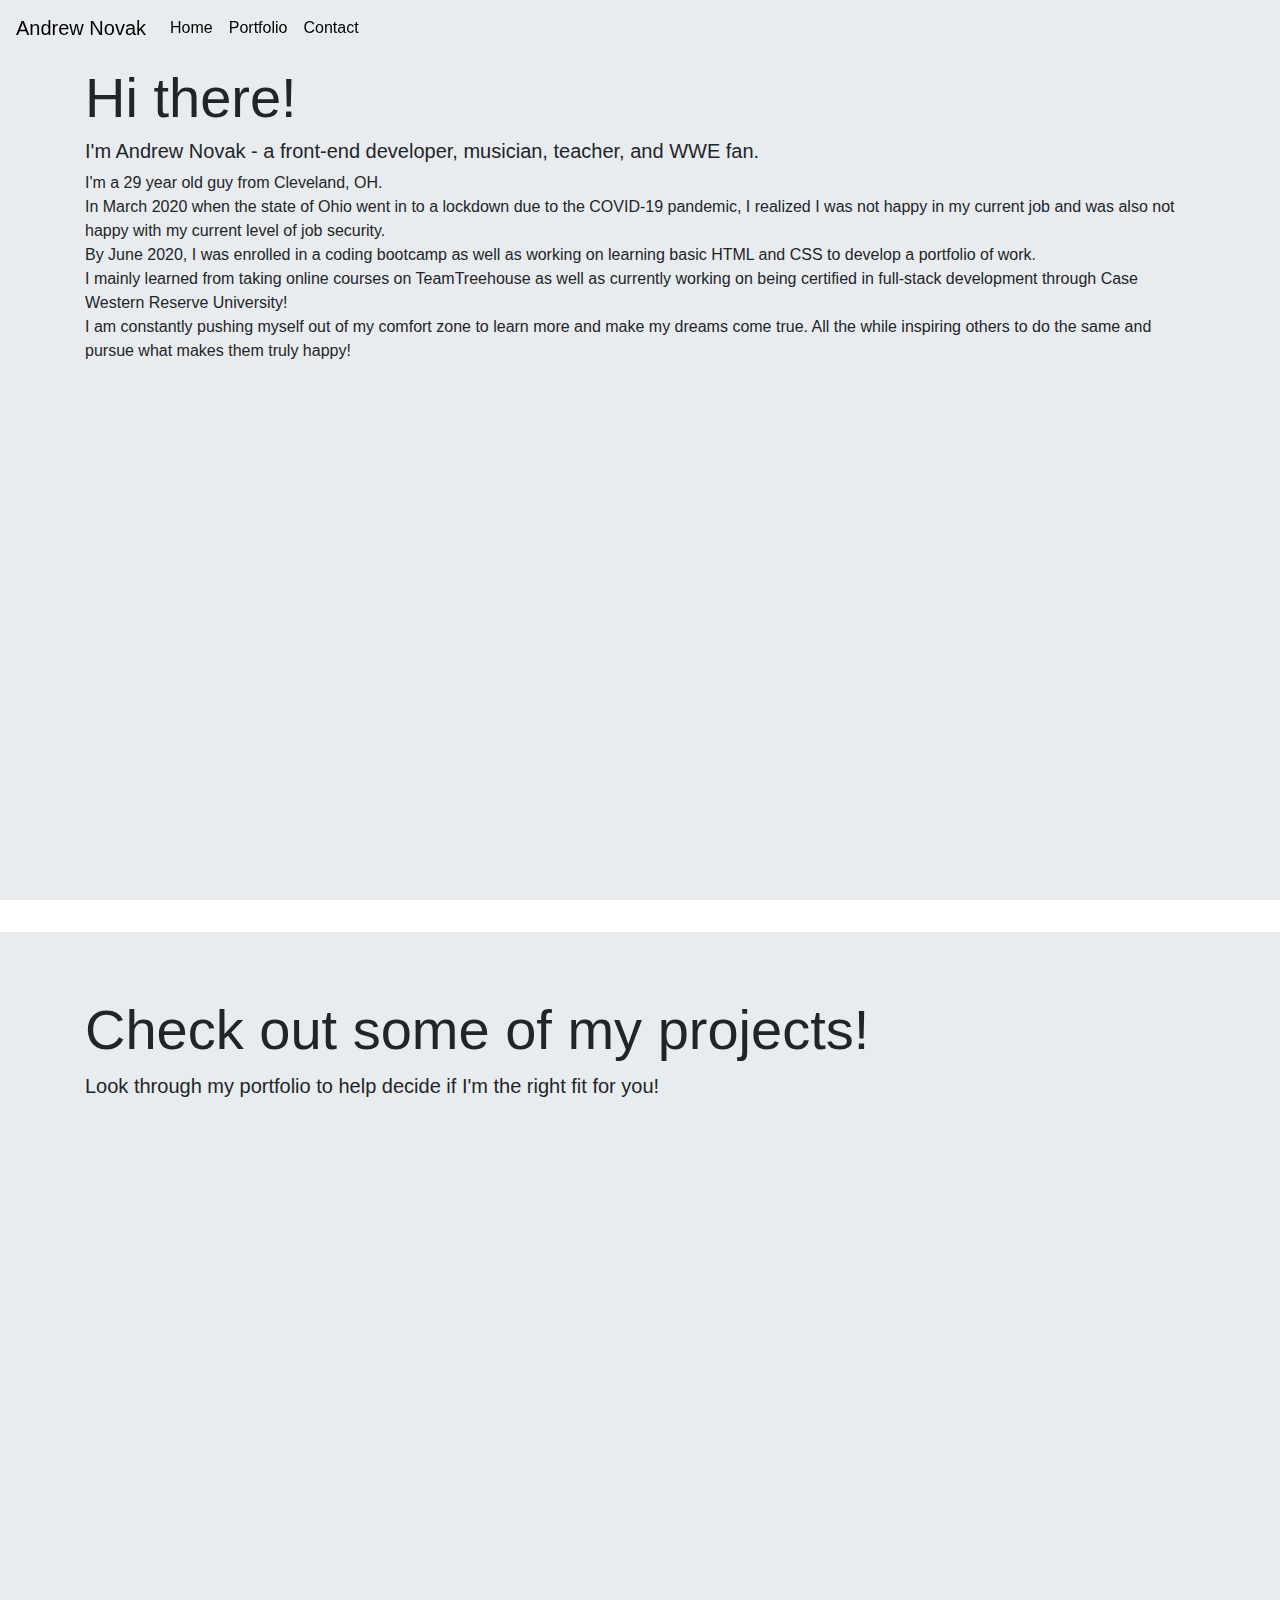
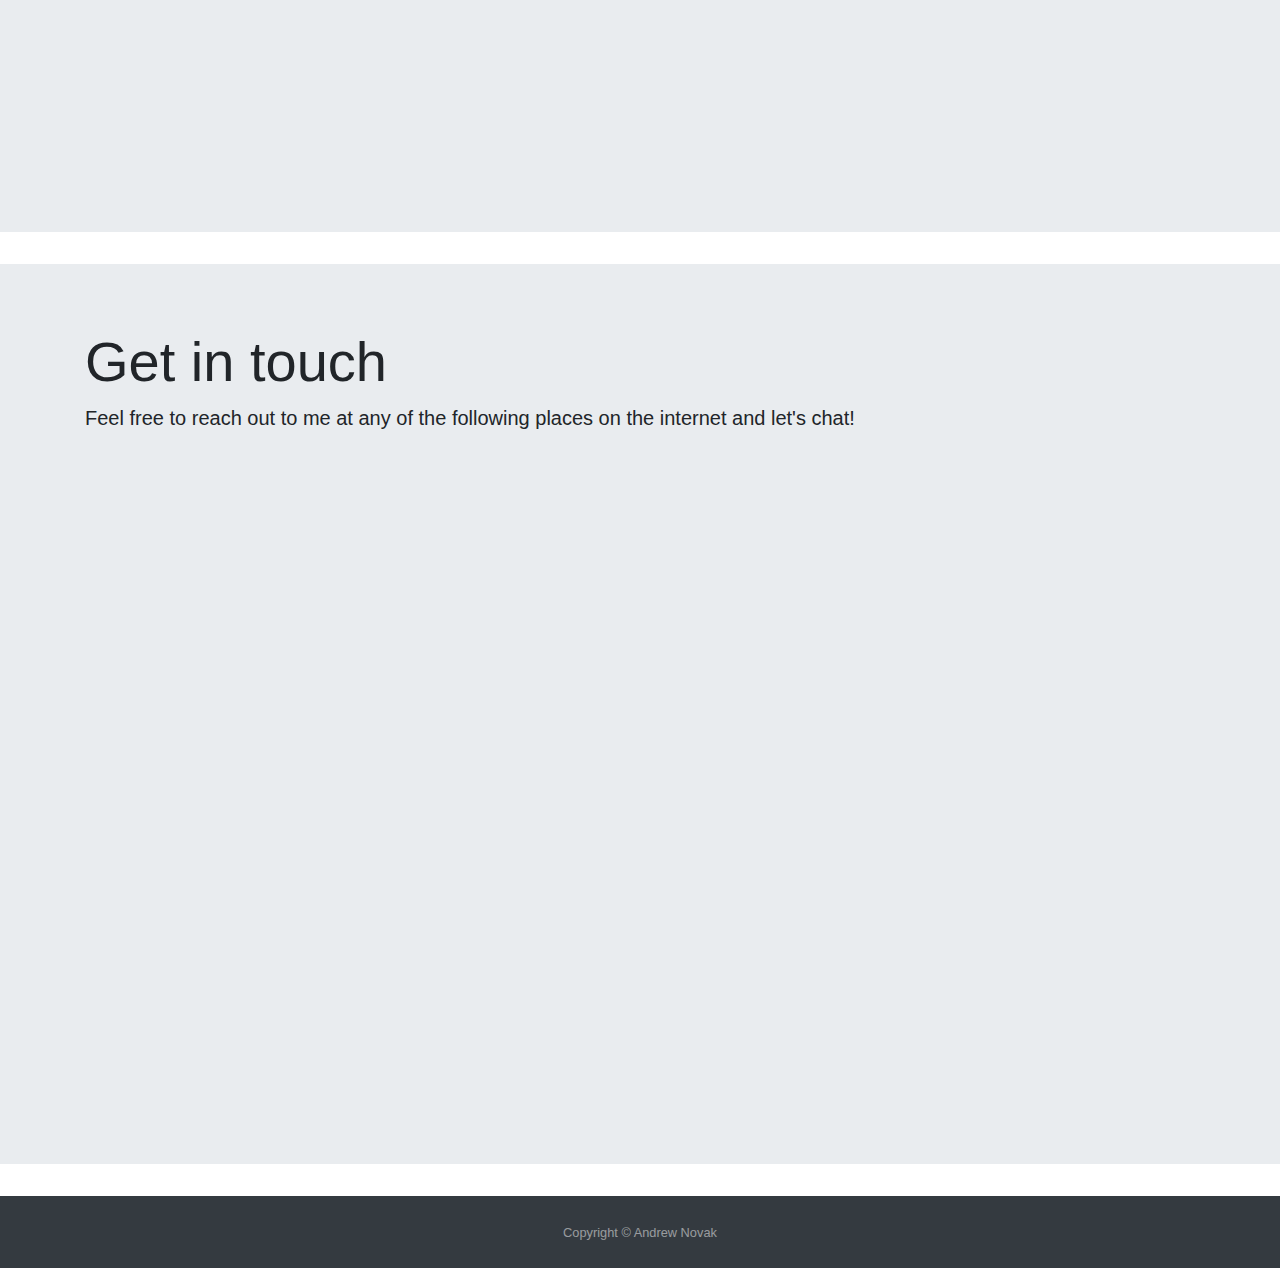
==== index.html @ 33e6bf65 "Index and style updates" ====
<!doctype html>
<html class="no-js" lang="">

<head>
    <meta charset="utf-8">
    <title>Andrew Novak's Website</title>
    <meta name="description" content="">
    <meta name="viewport" content="width=device-width, initial-scale=1">

    <meta property="og:title" content="">
    <meta property="og:type" content="">
    <meta property="og:url" content="">
    <meta property="og:image" content="">

    <link rel="manifest" href="site.webmanifest">
    <link rel="apple-touch-icon" href="icon.png">
    <!-- Place favicon.ico in the root directory -->

    <link rel="stylesheet" href="reset.css">
    <link rel="stylesheet" href="style.css">

    <link rel="stylesheet" href="https://stackpath.bootstrapcdn.com/bootstrap/4.5.2/css/bootstrap.min.css"
        integrity="sha384-JcKb8q3iqJ61gNV9KGb8thSsNjpSL0n8PARn9HuZOnIxN0hoP+VmmDGMN5t9UJ0Z" crossorigin="anonymous">

    <meta name="theme-color" content="#fafafa">
</head>

<body>
    <nav class="navbar navbar-expand-lg navbar-dark primary-color fixed-top scrolling-navbar">
        <a style="color: black" class="navbar-brand" href="#">Andrew Novak</a>
        <button class="navbar-toggler" type="button" data-toggle="collapse" data-target="#navbarNav"
            aria-controls="navbarNav" aria-expanded="false" aria-label="Toggle navigation">
            <span class="navbar-toggler-icon"></span>
        </button>
        <div class="collapse navbar-collapse" id="navbarNav">
            <ul class="navbar-nav">
                <li class="nav-item active">
                    <a style="color: black" class="nav-link" href="#home">Home<span class="sr-only">(current)</span></a>
                </li>
                <li class="nav-item">
                    <a style="color: black" class="nav-link" href="#portfolio">Portfolio</a>
                </li>
                <li class="nav-item">
                    <a style="color: black" class="nav-link" href="#contact">Contact</a>
                </li>
            </ul>
        </div>
    </nav>

    <div class="jumbotron jumbotron-fluid" id="home">
        <div class="container">
            <h1 class="display-4">Hi there!</h1>
            <h2 class="lead">I'm Andrew Novak - a front-end developer, musician, teacher, and WWE fan.</h2>
            <p>
                I'm a 29 year old guy from Cleveland, OH.
                <br>
                In March 2020 when the state of Ohio went in to a lockdown due to the COVID-19 pandemic, I realized I
                was not happy in my current job and was also not happy
                with my current level of job security.
                <br>
                By June 2020, I was enrolled in a coding bootcamp as well as working on learning basic HTML and CSS to
                develop a portfolio of work.
                <br>
                I mainly learned from taking online courses on TeamTreehouse as well as currently working on being
                certified in full-stack development through Case Western
                Reserve University!
                <br>
                I am constantly pushing myself out of my comfort zone to learn more and make my dreams come true. All
                the while inspiring others to do the same and pursue
                what makes them truly happy!
            </p>
        </div>
    </div>

    <div class="jumbotron jumbotron-fluid" id="portfolio">
        <div class="container">
            <h1 class="display-4">Check out some of my projects!</h1>
            <p class="lead">Look through my portfolio to help decide if I'm the right fit for you!</p>
        </div>
    </div>

    <div class="jumbotron jumbotron-fluid" id="contact">
        <div class="container">
            <h1 class="display-4">Get in touch</h1>
            <p class="lead">Feel free to reach out to me at any of the following places on the internet and let's chat!
            </p>
        </div>
    </div>

    <div>
        <footer id="sticky-footer" class="py-4 bg-dark text-white-50">
            <div class="container text-center">
                <small>Copyright &copy; Andrew Novak</small>
            </div>
        </footer>
    </div>
</body>

</html>
---- style.css ----
html {
    scroll-behavior: smooth;
}

.jumbotron {
    height: 100vh;
}


.sticky-footer {
    flex-shrink: 0; 
}
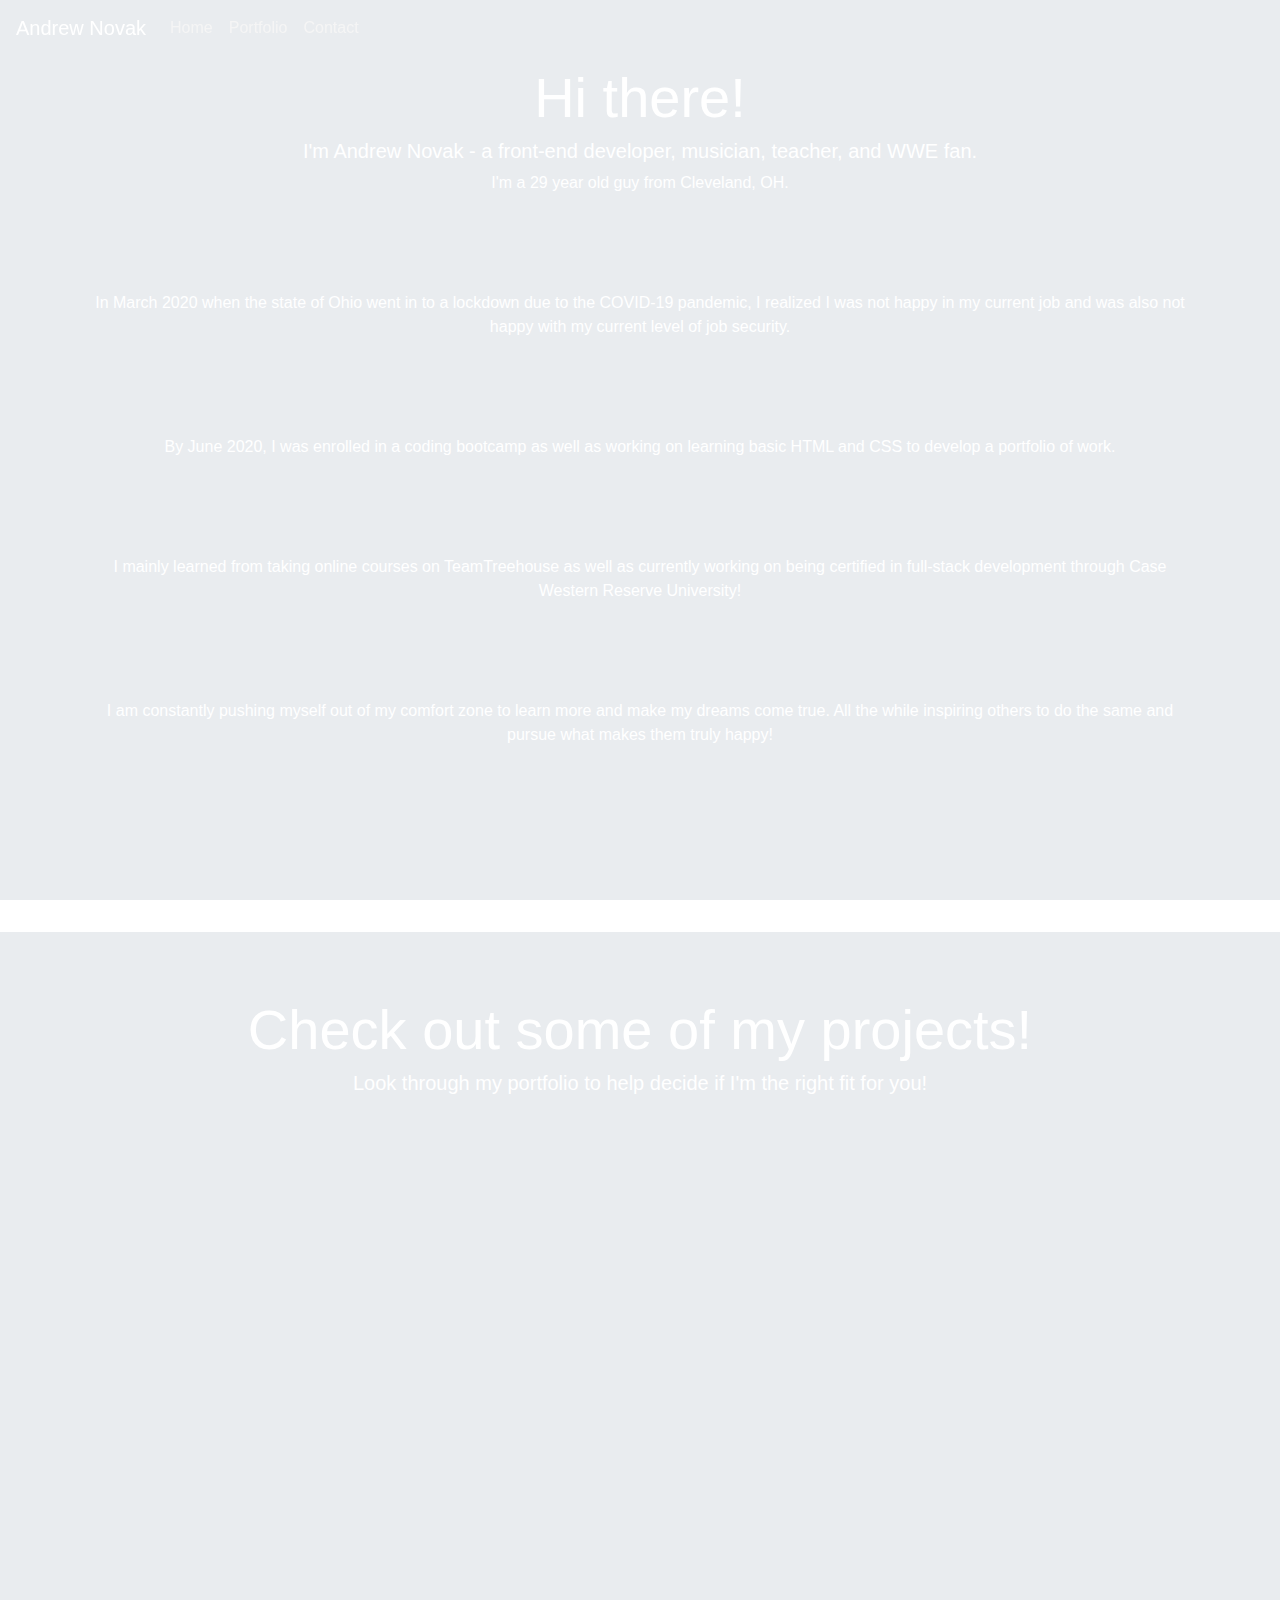
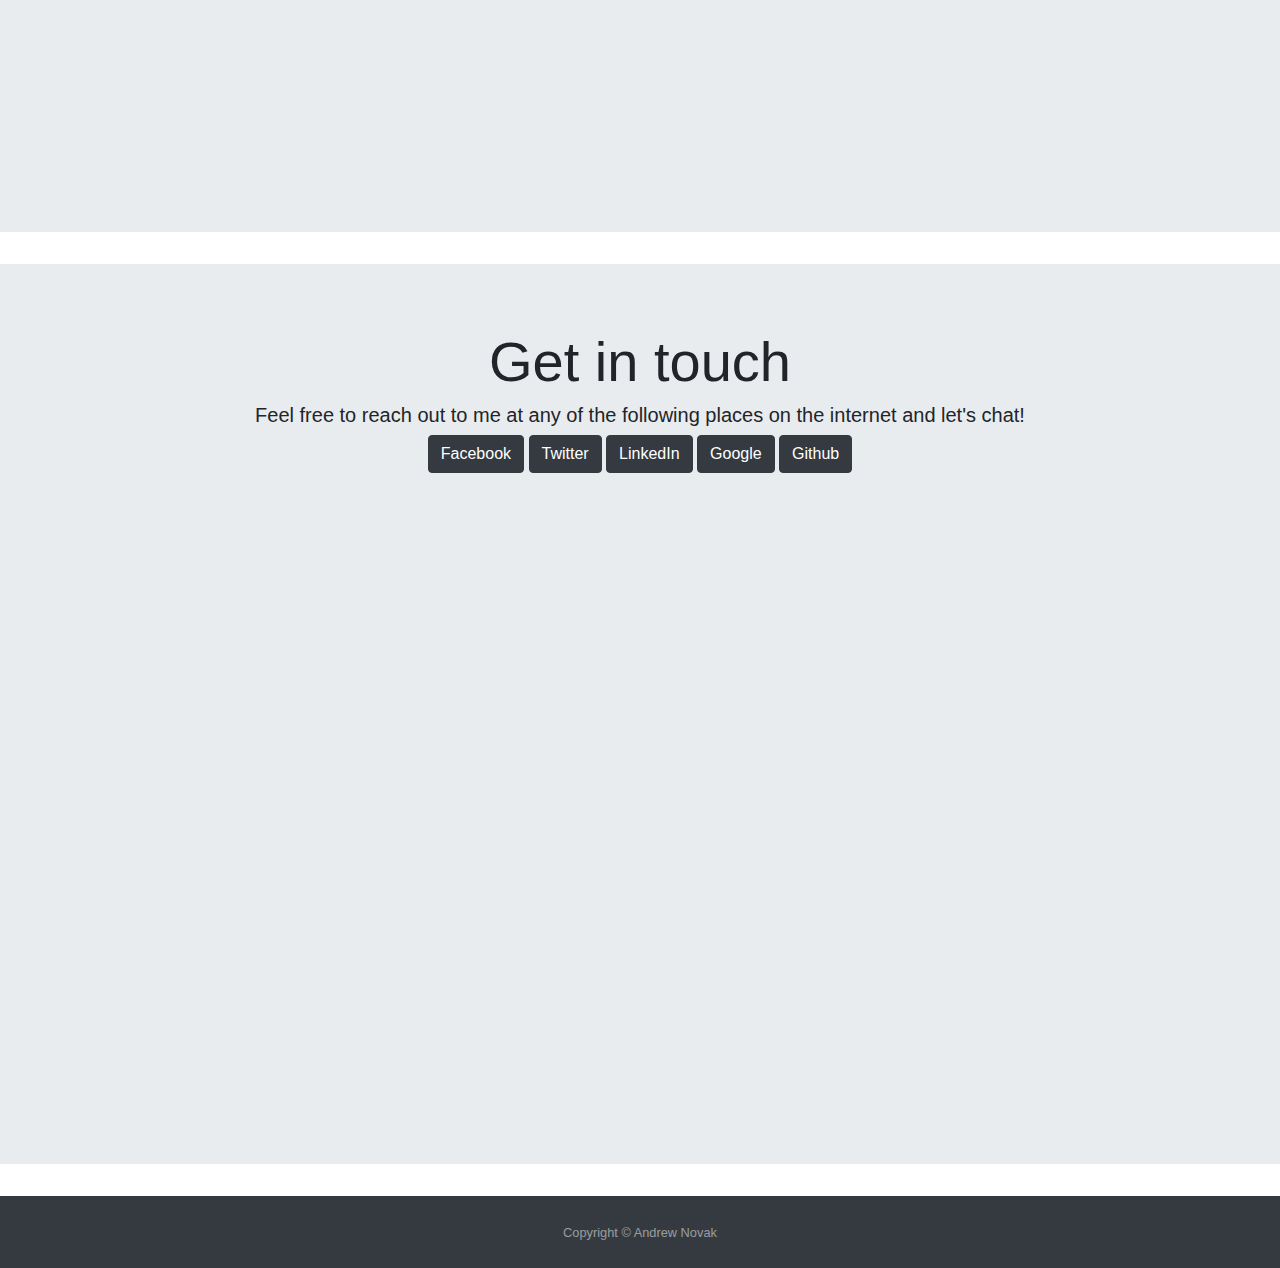
==== commit 5ffe0865: "Edits to CSS and HTML" ====
--- a/index.html
+++ b/index.html
@@ -26,8 +26,8 @@
 </head>
 
 <body>
-    <nav class="navbar navbar-expand-lg navbar-dark primary-color fixed-top scrolling-navbar">
-        <a style="color: black" class="navbar-brand" href="#">Andrew Novak</a>
+    <nav class="navbar navbar-expand-lg primary-color fixed-top scrolling-navbar">
+        <a style="color: white" class="navbar-brand" href="#">Andrew Novak</a>
         <button class="navbar-toggler" type="button" data-toggle="collapse" data-target="#navbarNav"
             aria-controls="navbarNav" aria-expanded="false" aria-label="Toggle navigation">
             <span class="navbar-toggler-icon"></span>
@@ -35,55 +35,61 @@
         <div class="collapse navbar-collapse" id="navbarNav">
             <ul class="navbar-nav">
                 <li class="nav-item active">
-                    <a style="color: black" class="nav-link" href="#home">Home<span class="sr-only">(current)</span></a>
+                    <a style="color: whitesmoke" class="nav-link" href="#home">Home<span
+                            class="sr-only">(current)</span></a>
                 </li>
                 <li class="nav-item">
-                    <a style="color: black" class="nav-link" href="#portfolio">Portfolio</a>
+                    <a style="color: whitesmoke" class="nav-link" href="#portfolio">Portfolio</a>
                 </li>
                 <li class="nav-item">
-                    <a style="color: black" class="nav-link" href="#contact">Contact</a>
+                    <a style="color: whitesmoke" class="nav-link" href="#contact">Contact</a>
                 </li>
             </ul>
         </div>
     </nav>
 
-    <div class="jumbotron jumbotron-fluid" id="home">
+    <div class="jumbotron jumbotron-fluid" id="home"
+        style="background-image: url(https://scontent-lga3-2.xx.fbcdn.net/v/t1.0-9/28379179_1664731443603549_6077903306903675353_n.jpg?_nc_cat=104&_nc_sid=09cbfe&_nc_ohc=OG14gXpclMoAX8RzQy5&_nc_ht=scontent-lga3-2.xx&oh=463a106b050cb3830ce2d328ece479d7&oe=5FA36B30); background-size: cover;">
         <div class="container">
-            <h1 class="display-4">Hi there!</h1>
-            <h2 class="lead">I'm Andrew Novak - a front-end developer, musician, teacher, and WWE fan.</h2>
-            <p>
-                I'm a 29 year old guy from Cleveland, OH.
-                <br>
+            <h1 class="display-4" style="color: white">Hi there!</h1>
+            <h2 class="lead" style="color: white">I'm Andrew Novak - a front-end developer, musician, teacher, and WWE
+                fan.</h2>
+            <p style="color: white">
+                I'm a 29 year old guy from Cleveland, OH.<br>
+                <br><br><br><br>
                 In March 2020 when the state of Ohio went in to a lockdown due to the COVID-19 pandemic, I realized I
-                was not happy in my current job and was also not happy
-                with my current level of job security.
-                <br>
+                was not happy in my current job and was also not happy with my current level of job security.<br>
+                <br><br><br><br>
                 By June 2020, I was enrolled in a coding bootcamp as well as working on learning basic HTML and CSS to
-                develop a portfolio of work.
-                <br>
+                develop a portfolio of work.<br>
+                <br><br><br><br>
                 I mainly learned from taking online courses on TeamTreehouse as well as currently working on being
-                certified in full-stack development through Case Western
-                Reserve University!
-                <br>
+                certified in full-stack development through Case Western Reserve University!<br>
+                <br><br><br><br>
                 I am constantly pushing myself out of my comfort zone to learn more and make my dreams come true. All
-                the while inspiring others to do the same and pursue
-                what makes them truly happy!
+                the while inspiring others to do the same and pursue what makes them truly happy!<br>
             </p>
         </div>
     </div>
 
-    <div class="jumbotron jumbotron-fluid" id="portfolio">
+    <div class="jumbotron jumbotron-fluid" id="portfolio"
+    style="background-image: url(https://s3.amazonaws.com/codecademy-content/projects/junction/bg.jpg); background-size: cover;">
         <div class="container">
-            <h1 class="display-4">Check out some of my projects!</h1>
-            <p class="lead">Look through my portfolio to help decide if I'm the right fit for you!</p>
+            <h1 class="display-4" style="color: white">Check out some of my projects!</h1>
+            <h2 class="lead" style="color: white">Look through my portfolio to help decide if I'm the right fit for you!</h2>
         </div>
     </div>
 
     <div class="jumbotron jumbotron-fluid" id="contact">
         <div class="container">
             <h1 class="display-4">Get in touch</h1>
-            <p class="lead">Feel free to reach out to me at any of the following places on the internet and let's chat!
-            </p>
+            <h2 class="lead">Feel free to reach out to me at any of the following places on the internet and let's chat!
+            </h2>
+            <button type="button" class="btn btn-dark">Facebook</button>
+            <button type="button" class="btn btn-dark">Twitter</button>
+            <button type="button" class="btn btn-dark">LinkedIn</button>
+            <button type="button" class="btn btn-dark">Google</button>
+            <button type="button" class="btn btn-dark">Github</button>
         </div>
     </div>
 
--- a/style.css
+++ b/style.css
@@ -4,6 +4,16 @@
 
 .jumbotron {
     height: 100vh;
+    background-color: black;
+    text-align: center;
+}
+
+.jumbotron h1 {
+    text-align: unset;
+}
+
+.jumbotron h2 {
+    text-align: unset;
 }
 
 
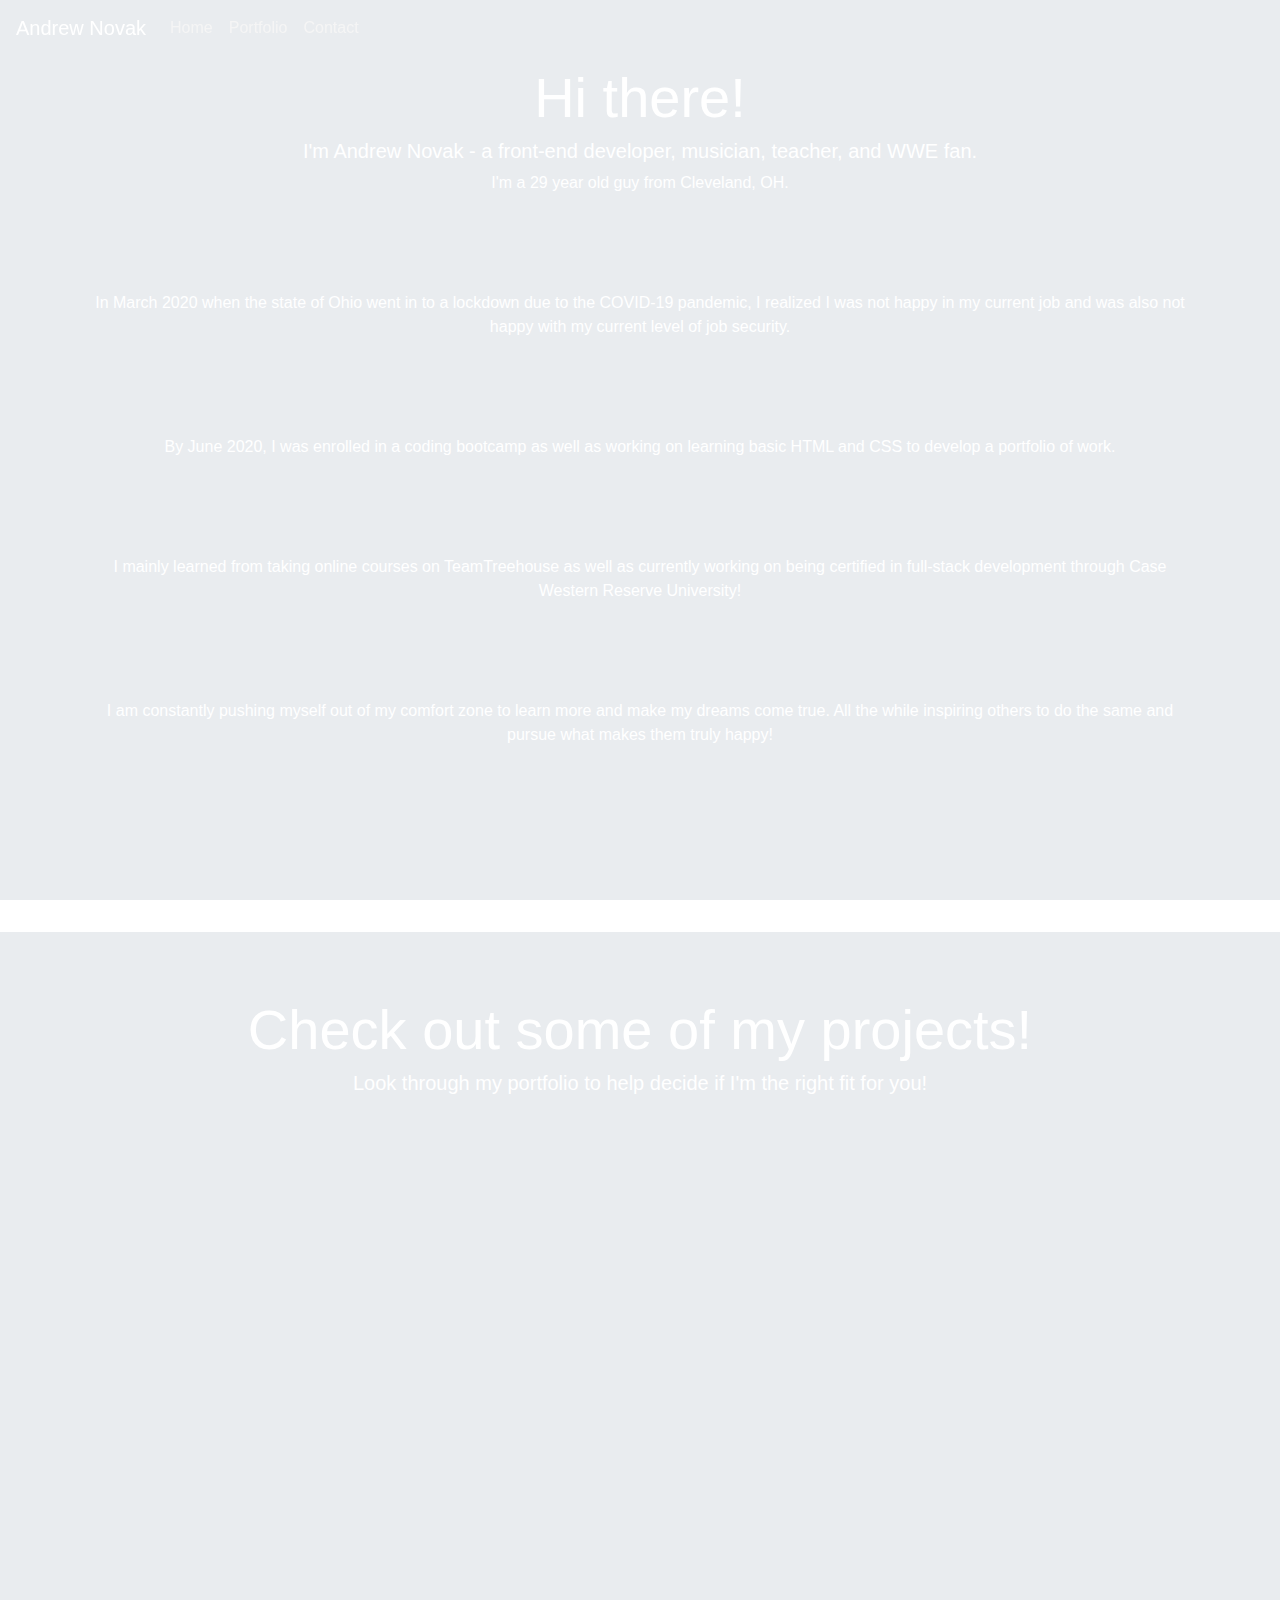
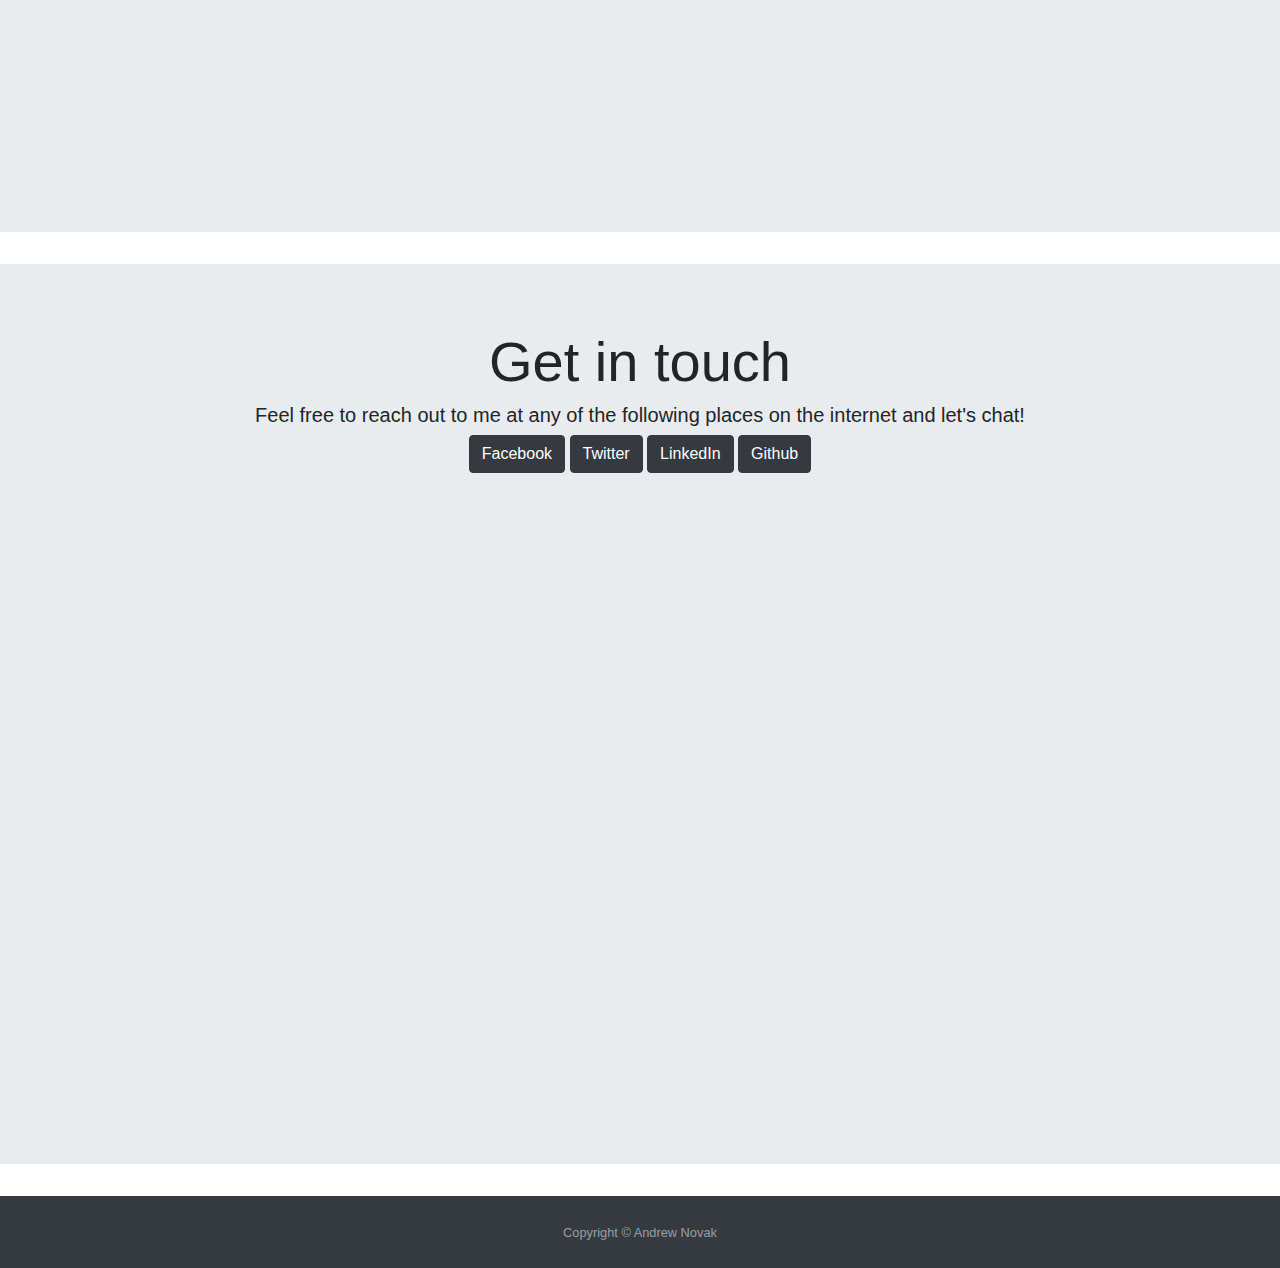
==== commit c21b9ee0: "Update index.html" ====
--- a/index.html
+++ b/index.html
@@ -80,16 +80,16 @@
         </div>
     </div>
 
-    <div class="jumbotron jumbotron-fluid" id="contact">
+    <div class="jumbotron jumbotron-fluid" id="contact"
+    style="background-image: url(https://i.redd.it/m5w02rpomk021.png); background-size: cover;">
         <div class="container">
             <h1 class="display-4">Get in touch</h1>
             <h2 class="lead">Feel free to reach out to me at any of the following places on the internet and let's chat!
             </h2>
-            <button type="button" class="btn btn-dark">Facebook</button>
-            <button type="button" class="btn btn-dark">Twitter</button>
-            <button type="button" class="btn btn-dark">LinkedIn</button>
-            <button type="button" class="btn btn-dark">Google</button>
-            <button type="button" class="btn btn-dark">Github</button>
+            <a href="https://www.facebook.com/andrew.novak.77" class="btn btn-dark">Facebook</a>
+            <a href="https://twitter.com/MaltLich" class="btn btn-dark">Twitter</a>
+            <a href="https://www.linkedin.com/in/andrew-novak-076209132/" class="btn btn-dark">LinkedIn</a>
+            <a href="https://github.com/AndrewNovak91" class="btn btn-dark">Github</a>
         </div>
     </div>
 
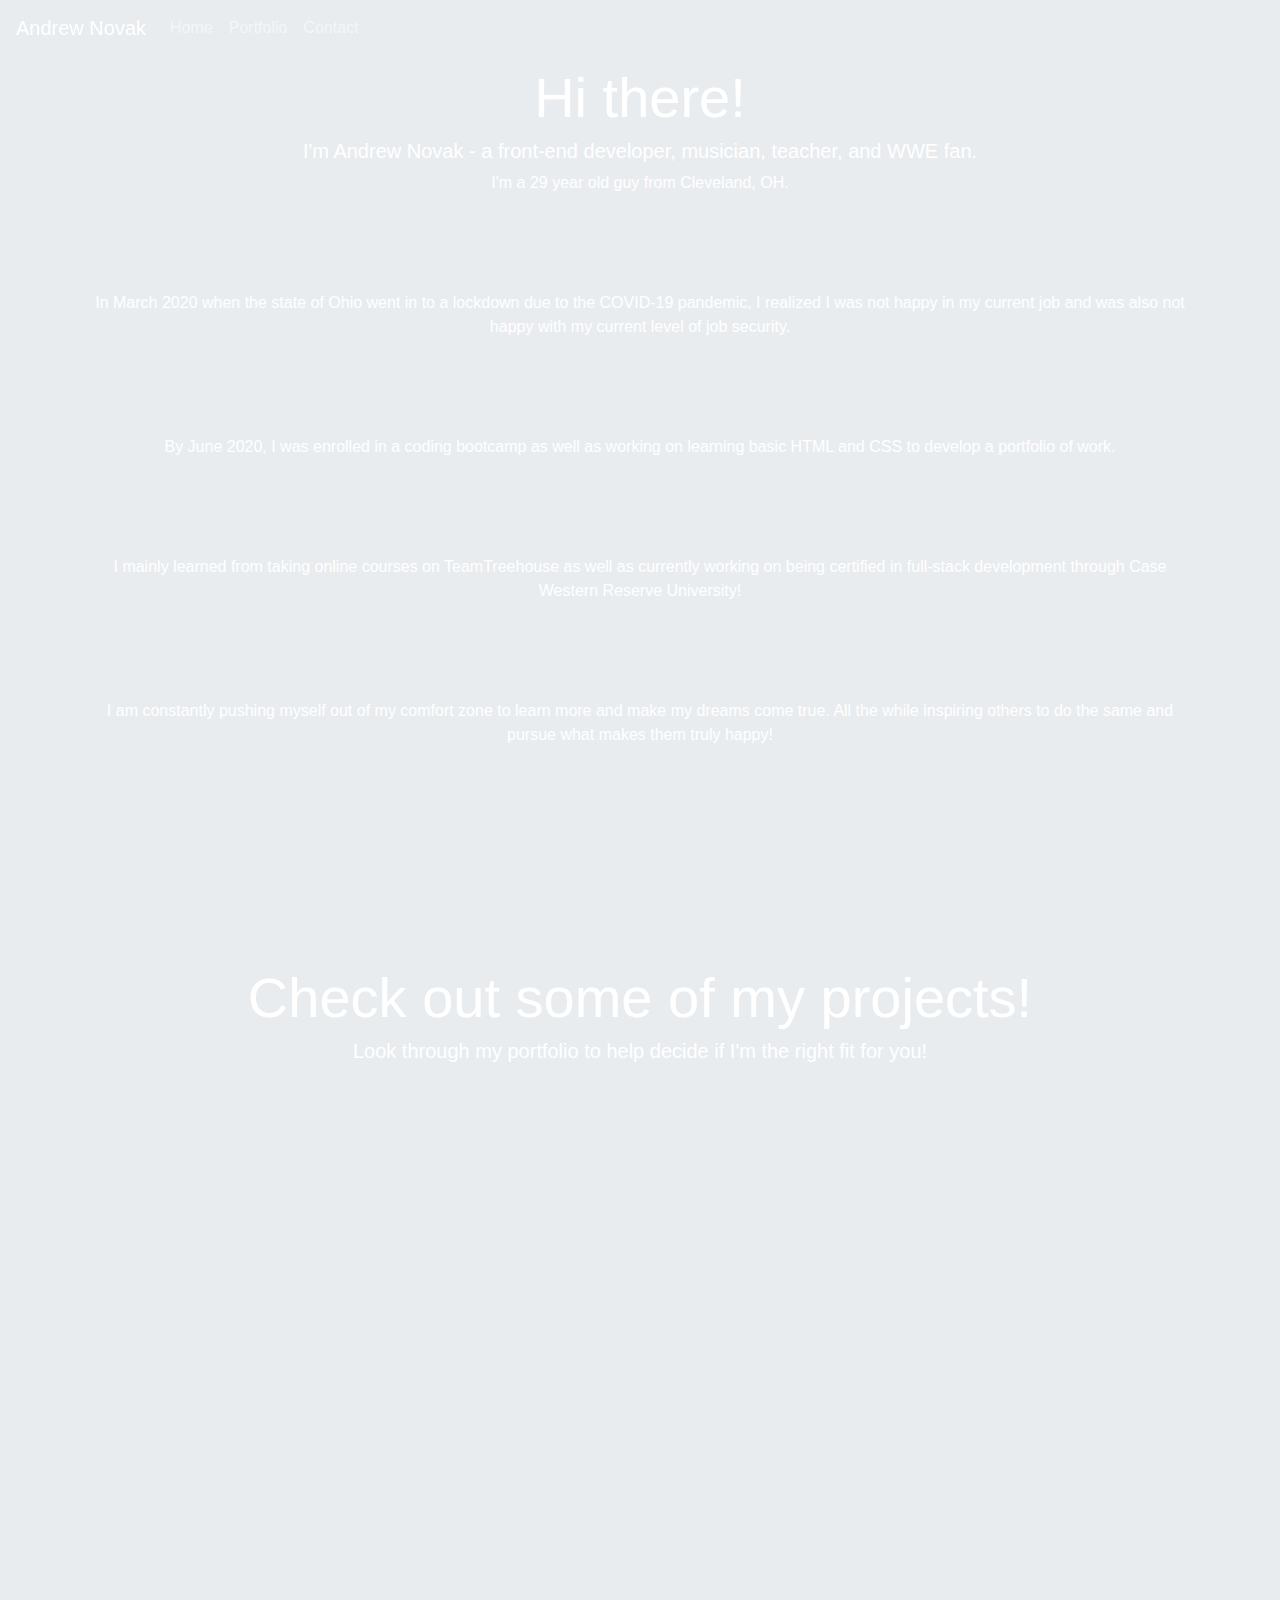
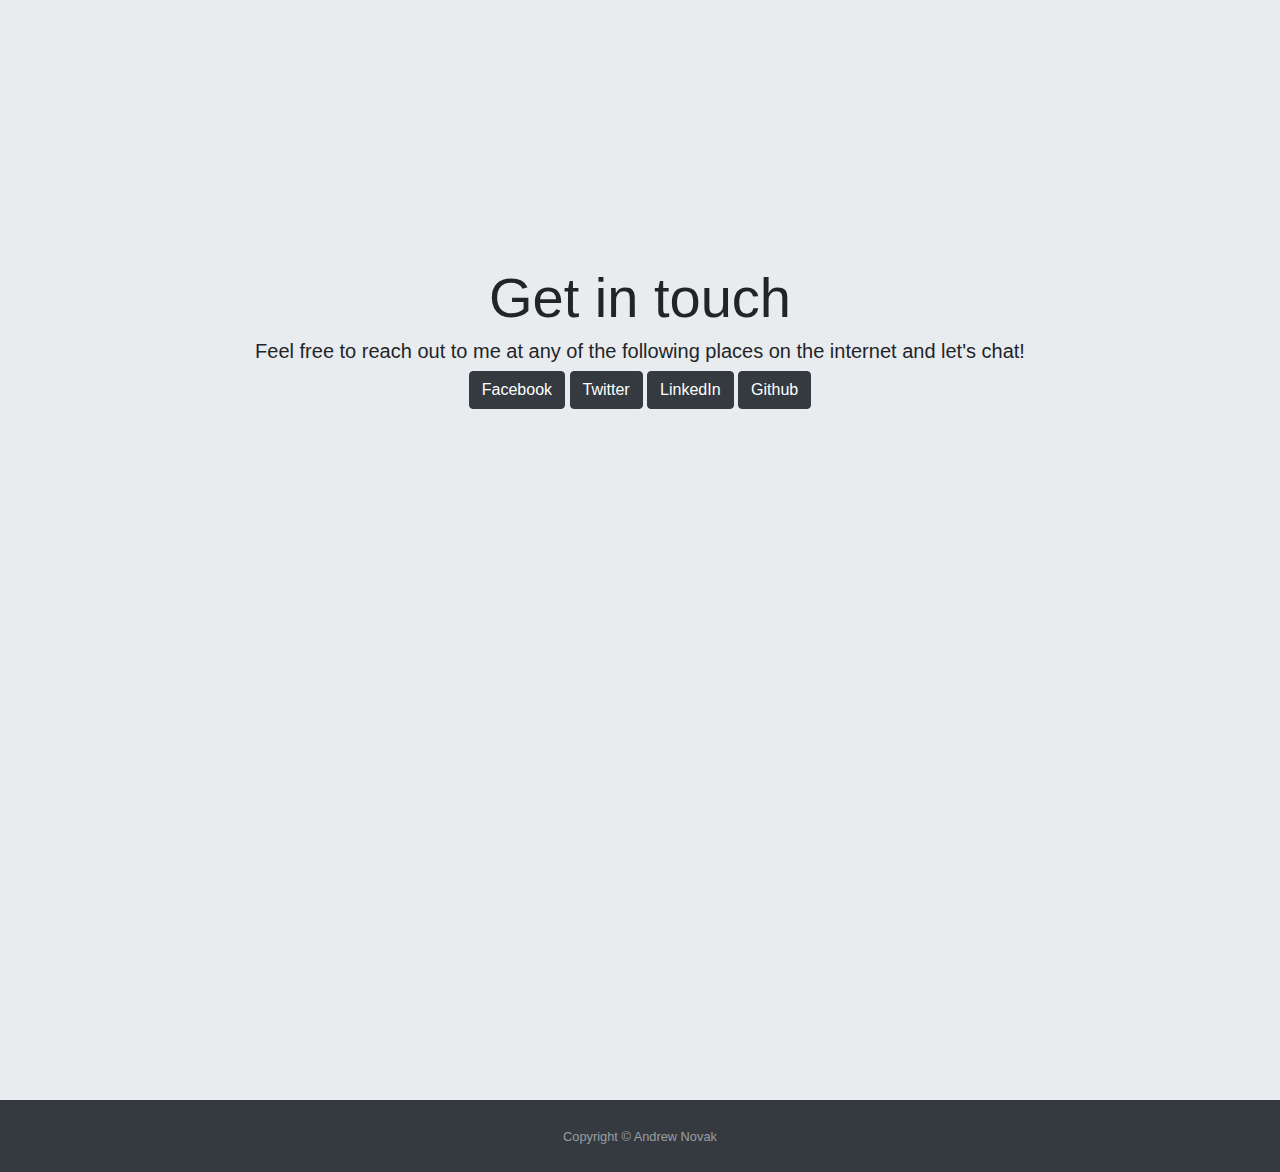
==== commit b4e49579: "Update index.html" ====
--- a/index.html
+++ b/index.html
@@ -48,7 +48,7 @@
         </div>
     </nav>
 
-    <div class="jumbotron jumbotron-fluid" id="home"
+    <div class="jumbotron jumbotron-fluid mb-0" id="home"
         style="background-image: url(https://scontent-lga3-2.xx.fbcdn.net/v/t1.0-9/28379179_1664731443603549_6077903306903675353_n.jpg?_nc_cat=104&_nc_sid=09cbfe&_nc_ohc=OG14gXpclMoAX8RzQy5&_nc_ht=scontent-lga3-2.xx&oh=463a106b050cb3830ce2d328ece479d7&oe=5FA36B30); background-size: cover;">
         <div class="container">
             <h1 class="display-4" style="color: white">Hi there!</h1>
@@ -72,7 +72,7 @@
         </div>
     </div>
 
-    <div class="jumbotron jumbotron-fluid" id="portfolio"
+    <div class="jumbotron jumbotron-fluid mb-0" id="portfolio"
     style="background-image: url(https://s3.amazonaws.com/codecademy-content/projects/junction/bg.jpg); background-size: cover;">
         <div class="container">
             <h1 class="display-4" style="color: white">Check out some of my projects!</h1>
@@ -80,7 +80,7 @@
         </div>
     </div>
 
-    <div class="jumbotron jumbotron-fluid" id="contact"
+    <div class="jumbotron jumbotron-fluid mb-0" id="contact"
     style="background-image: url(https://i.redd.it/m5w02rpomk021.png); background-size: cover;">
         <div class="container">
             <h1 class="display-4">Get in touch</h1>
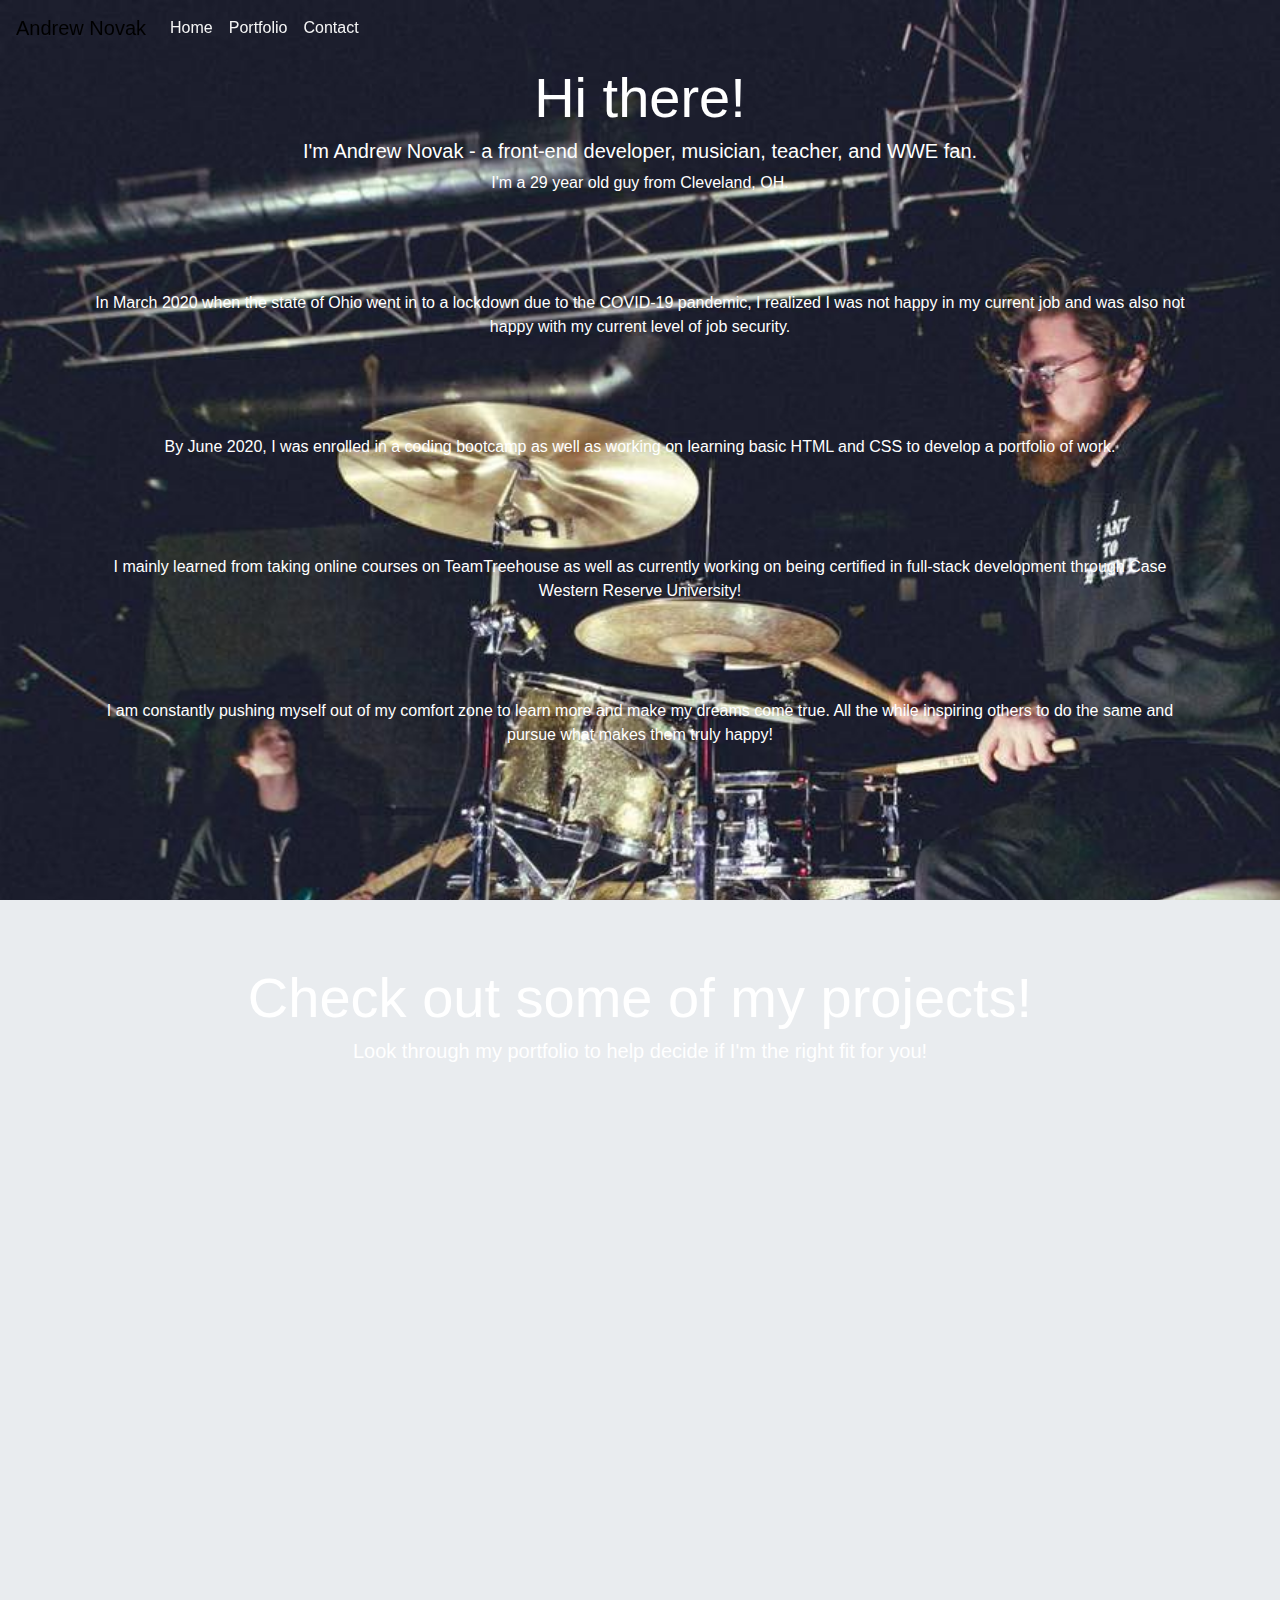
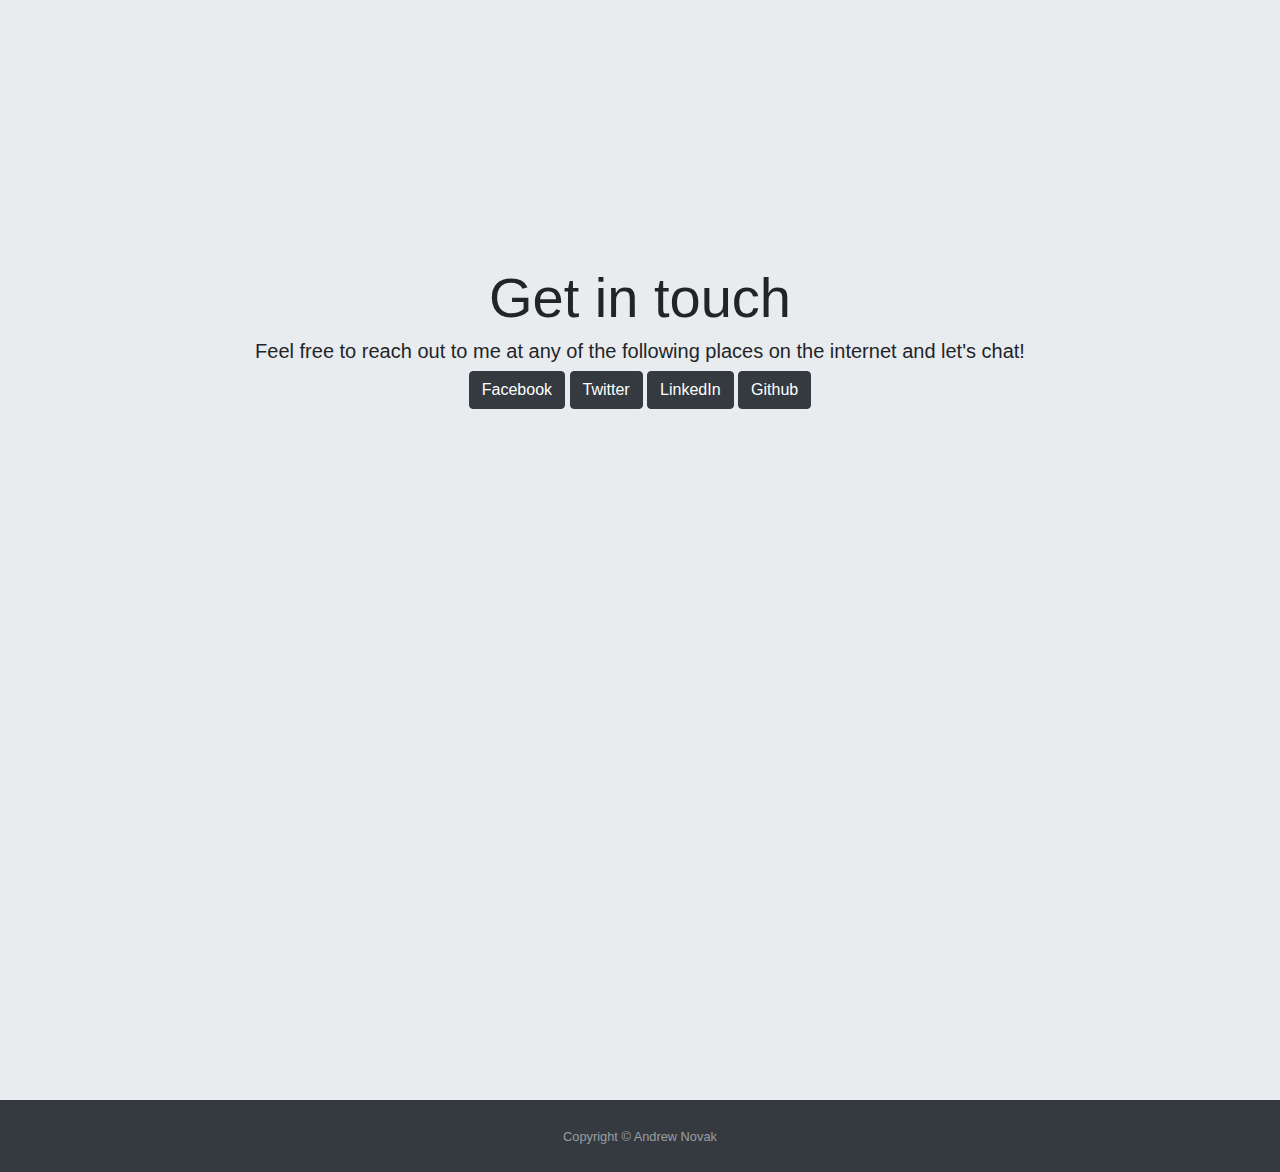
==== commit 1dcb195f: "Create assets/drumming.jpg" ====
--- a/index.html
+++ b/index.html
@@ -1,105 +1,160 @@
-<!doctype html>
+<!DOCTYPE html>
 <html class="no-js" lang="">
+  <head>
+    <meta charset="utf-8" />
+    <title>Andrew Novak's Website</title>
+    <meta name="description" content="" />
+    <meta name="viewport" content="width=device-width, initial-scale=1" />
 
-<head>
-    <meta charset="utf-8">
-    <title>Andrew Novak's Website</title>
-    <meta name="description" content="">
-    <meta name="viewport" content="width=device-width, initial-scale=1">
+    <meta property="og:title" content="" />
+    <meta property="og:type" content="" />
+    <meta property="og:url" content="" />
+    <meta property="og:image" content="" />
 
-    <meta property="og:title" content="">
-    <meta property="og:type" content="">
-    <meta property="og:url" content="">
-    <meta property="og:image" content="">
-
-    <link rel="manifest" href="site.webmanifest">
-    <link rel="apple-touch-icon" href="icon.png">
+    <link rel="manifest" href="site.webmanifest" />
+    <link rel="apple-touch-icon" href="icon.png" />
     <!-- Place favicon.ico in the root directory -->
 
-    <link rel="stylesheet" href="reset.css">
-    <link rel="stylesheet" href="style.css">
+    <link rel="stylesheet" href="reset.css" />
+    <link rel="stylesheet" href="style.css" />
 
-    <link rel="stylesheet" href="https://stackpath.bootstrapcdn.com/bootstrap/4.5.2/css/bootstrap.min.css"
-        integrity="sha384-JcKb8q3iqJ61gNV9KGb8thSsNjpSL0n8PARn9HuZOnIxN0hoP+VmmDGMN5t9UJ0Z" crossorigin="anonymous">
+    <link
+      rel="stylesheet"
+      href="https://stackpath.bootstrapcdn.com/bootstrap/4.5.2/css/bootstrap.min.css"
+      integrity="sha384-JcKb8q3iqJ61gNV9KGb8thSsNjpSL0n8PARn9HuZOnIxN0hoP+VmmDGMN5t9UJ0Z"
+      crossorigin="anonymous"
+    />
 
-    <meta name="theme-color" content="#fafafa">
-</head>
+    <meta name="theme-color" content="#fafafa" />
+  </head>
 
-<body>
-    <nav class="navbar navbar-expand-lg primary-color fixed-top scrolling-navbar">
-        <a style="color: white" class="navbar-brand" href="#">Andrew Novak</a>
-        <button class="navbar-toggler" type="button" data-toggle="collapse" data-target="#navbarNav"
-            aria-controls="navbarNav" aria-expanded="false" aria-label="Toggle navigation">
-            <span class="navbar-toggler-icon"></span>
-        </button>
-        <div class="collapse navbar-collapse" id="navbarNav">
-            <ul class="navbar-nav">
-                <li class="nav-item active">
-                    <a style="color: whitesmoke" class="nav-link" href="#home">Home<span
-                            class="sr-only">(current)</span></a>
-                </li>
-                <li class="nav-item">
-                    <a style="color: whitesmoke" class="nav-link" href="#portfolio">Portfolio</a>
-                </li>
-                <li class="nav-item">
-                    <a style="color: whitesmoke" class="nav-link" href="#contact">Contact</a>
-                </li>
-            </ul>
-        </div>
+  <body>
+    <nav
+      class="navbar navbar-expand-lg primary-color fixed-top scrolling-navbar"
+    >
+      <a style="color: rgb(0, 0, 0)" class="navbar-brand" href="#"
+        >Andrew Novak</a
+      >
+      <button
+        class="navbar-toggler"
+        type="button"
+        data-toggle="collapse"
+        data-target="#navbarNav"
+        aria-controls="navbarNav"
+        aria-expanded="false"
+        aria-label="Toggle navigation"
+      >
+        <span class="navbar-toggler-icon"></span>
+      </button>
+      <div class="collapse navbar-collapse" id="navbarNav">
+        <ul class="navbar-nav">
+          <li class="nav-item active">
+            <a style="color: whitesmoke" class="nav-link" href="#home"
+              >Home<span class="sr-only">(current)</span></a
+            >
+          </li>
+          <li class="nav-item">
+            <a style="color: whitesmoke" class="nav-link" href="#portfolio"
+              >Portfolio</a
+            >
+          </li>
+          <li class="nav-item">
+            <a style="color: whitesmoke" class="nav-link" href="#contact"
+              >Contact</a
+            >
+          </li>
+        </ul>
+      </div>
     </nav>
 
-    <div class="jumbotron jumbotron-fluid mb-0" id="home"
-        style="background-image: url(https://scontent-lga3-2.xx.fbcdn.net/v/t1.0-9/28379179_1664731443603549_6077903306903675353_n.jpg?_nc_cat=104&_nc_sid=09cbfe&_nc_ohc=OG14gXpclMoAX8RzQy5&_nc_ht=scontent-lga3-2.xx&oh=463a106b050cb3830ce2d328ece479d7&oe=5FA36B30); background-size: cover;">
-        <div class="container">
-            <h1 class="display-4" style="color: white">Hi there!</h1>
-            <h2 class="lead" style="color: white">I'm Andrew Novak - a front-end developer, musician, teacher, and WWE
-                fan.</h2>
-            <p style="color: white">
-                I'm a 29 year old guy from Cleveland, OH.<br>
-                <br><br><br><br>
-                In March 2020 when the state of Ohio went in to a lockdown due to the COVID-19 pandemic, I realized I
-                was not happy in my current job and was also not happy with my current level of job security.<br>
-                <br><br><br><br>
-                By June 2020, I was enrolled in a coding bootcamp as well as working on learning basic HTML and CSS to
-                develop a portfolio of work.<br>
-                <br><br><br><br>
-                I mainly learned from taking online courses on TeamTreehouse as well as currently working on being
-                certified in full-stack development through Case Western Reserve University!<br>
-                <br><br><br><br>
-                I am constantly pushing myself out of my comfort zone to learn more and make my dreams come true. All
-                the while inspiring others to do the same and pursue what makes them truly happy!<br>
-            </p>
-        </div>
+    <div
+      class="jumbotron jumbotron-fluid mb-0"
+      id="home"
+      style="
+        background-image: url(./assets/drumming.jpg);
+        background-size: cover;
+      "
+    >
+      <div class="container">
+        <h1 class="display-4" style="color: white">Hi there!</h1>
+        <h2 class="lead" style="color: white">
+          I'm Andrew Novak - a front-end developer, musician, teacher, and WWE
+          fan.
+        </h2>
+        <p style="color: white">
+          I'm a 29 year old guy from Cleveland, OH.<br />
+          <br /><br /><br /><br />
+          In March 2020 when the state of Ohio went in to a lockdown due to the
+          COVID-19 pandemic, I realized I was not happy in my current job and
+          was also not happy with my current level of job security.<br />
+          <br /><br /><br /><br />
+          By June 2020, I was enrolled in a coding bootcamp as well as working
+          on learning basic HTML and CSS to develop a portfolio of work.<br />
+          <br /><br /><br /><br />
+          I mainly learned from taking online courses on TeamTreehouse as well
+          as currently working on being certified in full-stack development
+          through Case Western Reserve University!<br />
+          <br /><br /><br /><br />
+          I am constantly pushing myself out of my comfort zone to learn more
+          and make my dreams come true. All the while inspiring others to do the
+          same and pursue what makes them truly happy!<br />
+        </p>
+      </div>
     </div>
 
-    <div class="jumbotron jumbotron-fluid mb-0" id="portfolio"
-    style="background-image: url(https://s3.amazonaws.com/codecademy-content/projects/junction/bg.jpg); background-size: cover;">
-        <div class="container">
-            <h1 class="display-4" style="color: white">Check out some of my projects!</h1>
-            <h2 class="lead" style="color: white">Look through my portfolio to help decide if I'm the right fit for you!</h2>
-        </div>
+    <div
+      class="jumbotron jumbotron-fluid mb-0"
+      id="portfolio"
+      style="
+        background-image: url(https://s3.amazonaws.com/codecademy-content/projects/junction/bg.jpg);
+        background-size: cover;
+      "
+    >
+      <div class="container">
+        <h1 class="display-4" style="color: white">
+          Check out some of my projects!
+        </h1>
+        <h2 class="lead" style="color: white">
+          Look through my portfolio to help decide if I'm the right fit for you!
+        </h2>
+      </div>
     </div>
 
-    <div class="jumbotron jumbotron-fluid mb-0" id="contact"
-    style="background-image: url(https://i.redd.it/m5w02rpomk021.png); background-size: cover;">
-        <div class="container">
-            <h1 class="display-4">Get in touch</h1>
-            <h2 class="lead">Feel free to reach out to me at any of the following places on the internet and let's chat!
-            </h2>
-            <a href="https://www.facebook.com/andrew.novak.77" class="btn btn-dark">Facebook</a>
-            <a href="https://twitter.com/MaltLich" class="btn btn-dark">Twitter</a>
-            <a href="https://www.linkedin.com/in/andrew-novak-076209132/" class="btn btn-dark">LinkedIn</a>
-            <a href="https://github.com/AndrewNovak91" class="btn btn-dark">Github</a>
-        </div>
+    <div
+      class="jumbotron jumbotron-fluid mb-0"
+      id="contact"
+      style="
+        background-image: url(https://i.redd.it/m5w02rpomk021.png);
+        background-size: cover;
+      "
+    >
+      <div class="container">
+        <h1 class="display-4">Get in touch</h1>
+        <h2 class="lead">
+          Feel free to reach out to me at any of the following places on the
+          internet and let's chat!
+        </h2>
+        <a href="https://www.facebook.com/andrew.novak.77" class="btn btn-dark"
+          >Facebook</a
+        >
+        <a href="https://twitter.com/MaltLich" class="btn btn-dark">Twitter</a>
+        <a
+          href="https://www.linkedin.com/in/andrew-novak-076209132/"
+          class="btn btn-dark"
+          >LinkedIn</a
+        >
+        <a href="https://github.com/AndrewNovak91" class="btn btn-dark"
+          >Github</a
+        >
+      </div>
     </div>
 
     <div>
-        <footer id="sticky-footer" class="py-4 bg-dark text-white-50">
-            <div class="container text-center">
-                <small>Copyright &copy; Andrew Novak</small>
-            </div>
-        </footer>
+      <footer id="sticky-footer" class="py-4 bg-dark text-white-50">
+        <div class="container text-center">
+          <small>Copyright &copy; Andrew Novak</small>
+        </div>
+      </footer>
     </div>
-</body>
-
-</html>+  </body>
+</html>
--- a/style.css
+++ b/style.css
@@ -1,22 +1,26 @@
 html {
-    scroll-behavior: smooth;
+  scroll-behavior: smooth;
 }
 
 .jumbotron {
-    height: 100vh;
-    background-color: black;
-    text-align: center;
+  height: 100vh;
+  background-color: black;
+  text-align: center;
+  width: 100%;
 }
 
 .jumbotron h1 {
-    text-align: unset;
+  text-align: unset;
 }
 
 .jumbotron h2 {
-    text-align: unset;
+  text-align: unset;
 }
 
+.sticky-footer {
+  flex-shrink: 0;
+}
 
-.sticky-footer {
-    flex-shrink: 0; 
-}+.home {
+  filter: blur(5px);
+}
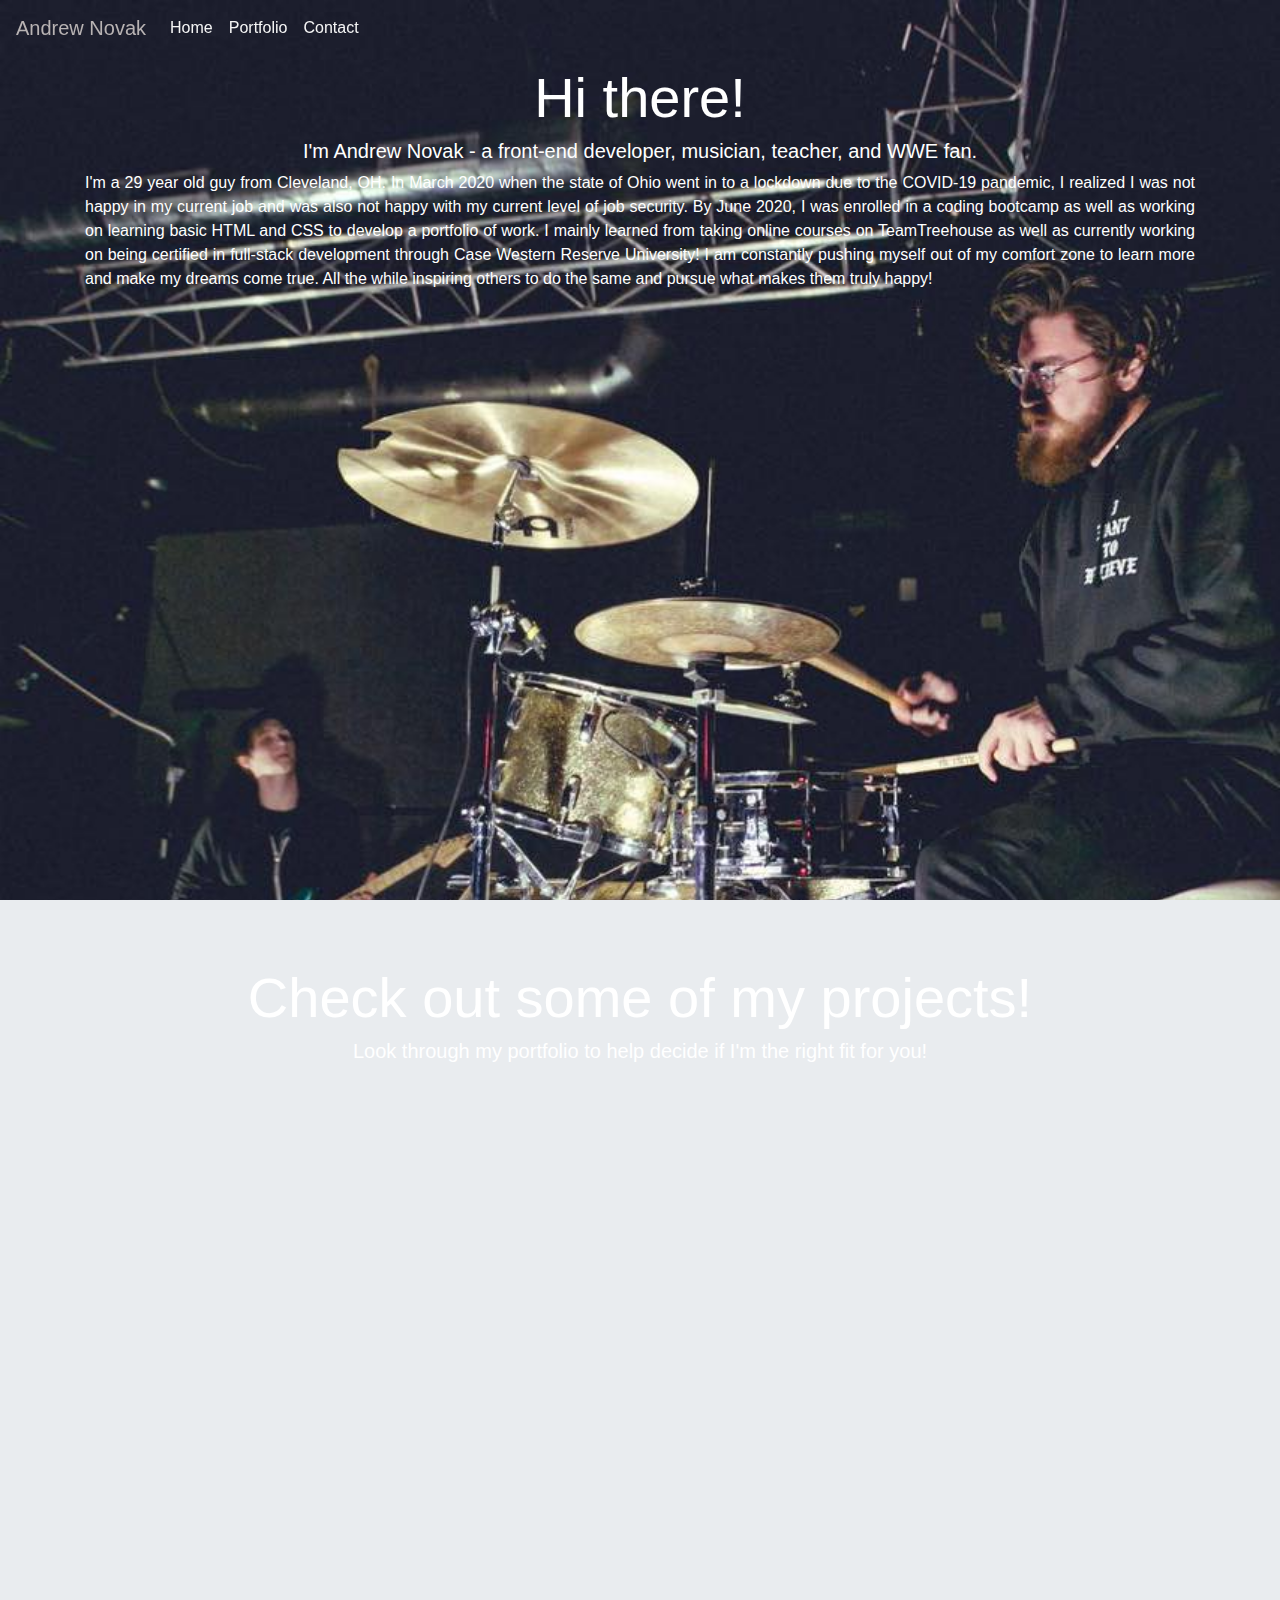
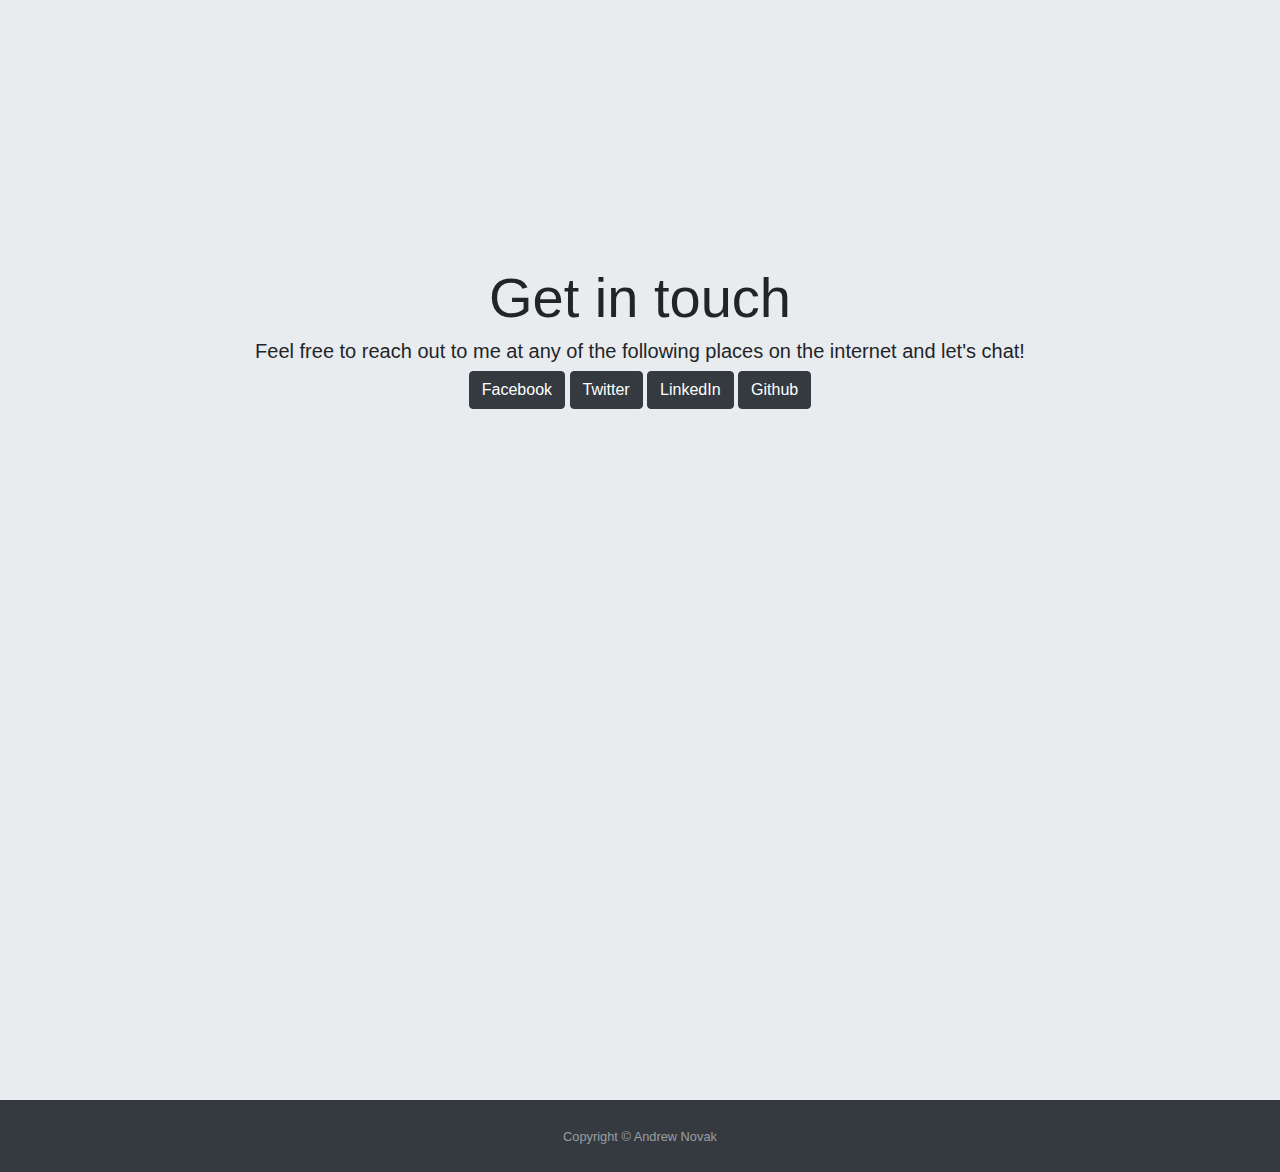
==== commit 35dabf78: "Update index.html" ====
--- a/index.html
+++ b/index.html
@@ -32,7 +32,7 @@
     <nav
       class="navbar navbar-expand-lg primary-color fixed-top scrolling-navbar"
     >
-      <a style="color: rgb(0, 0, 0)" class="navbar-brand" href="#"
+      <a style="color: rgb(184, 179, 179)" class="navbar-brand" href="#"
         >Andrew Novak</a
       >
       <button
@@ -81,23 +81,18 @@
           I'm Andrew Novak - a front-end developer, musician, teacher, and WWE
           fan.
         </h2>
-        <p style="color: white">
-          I'm a 29 year old guy from Cleveland, OH.<br />
-          <br /><br /><br /><br />
-          In March 2020 when the state of Ohio went in to a lockdown due to the
-          COVID-19 pandemic, I realized I was not happy in my current job and
-          was also not happy with my current level of job security.<br />
-          <br /><br /><br /><br />
-          By June 2020, I was enrolled in a coding bootcamp as well as working
-          on learning basic HTML and CSS to develop a portfolio of work.<br />
-          <br /><br /><br /><br />
-          I mainly learned from taking online courses on TeamTreehouse as well
-          as currently working on being certified in full-stack development
-          through Case Western Reserve University!<br />
-          <br /><br /><br /><br />
-          I am constantly pushing myself out of my comfort zone to learn more
-          and make my dreams come true. All the while inspiring others to do the
-          same and pursue what makes them truly happy!<br />
+        <p style="color: white" class="text-justify">
+          I'm a 29 year old guy from Cleveland, OH. In March 2020 when the state
+          of Ohio went in to a lockdown due to the COVID-19 pandemic, I realized
+          I was not happy in my current job and was also not happy with my
+          current level of job security. By June 2020, I was enrolled in a
+          coding bootcamp as well as working on learning basic HTML and CSS to
+          develop a portfolio of work. I mainly learned from taking online
+          courses on TeamTreehouse as well as currently working on being
+          certified in full-stack development through Case Western Reserve
+          University! I am constantly pushing myself out of my comfort zone to
+          learn more and make my dreams come true. All the while inspiring
+          others to do the same and pursue what makes them truly happy!
         </p>
       </div>
     </div>
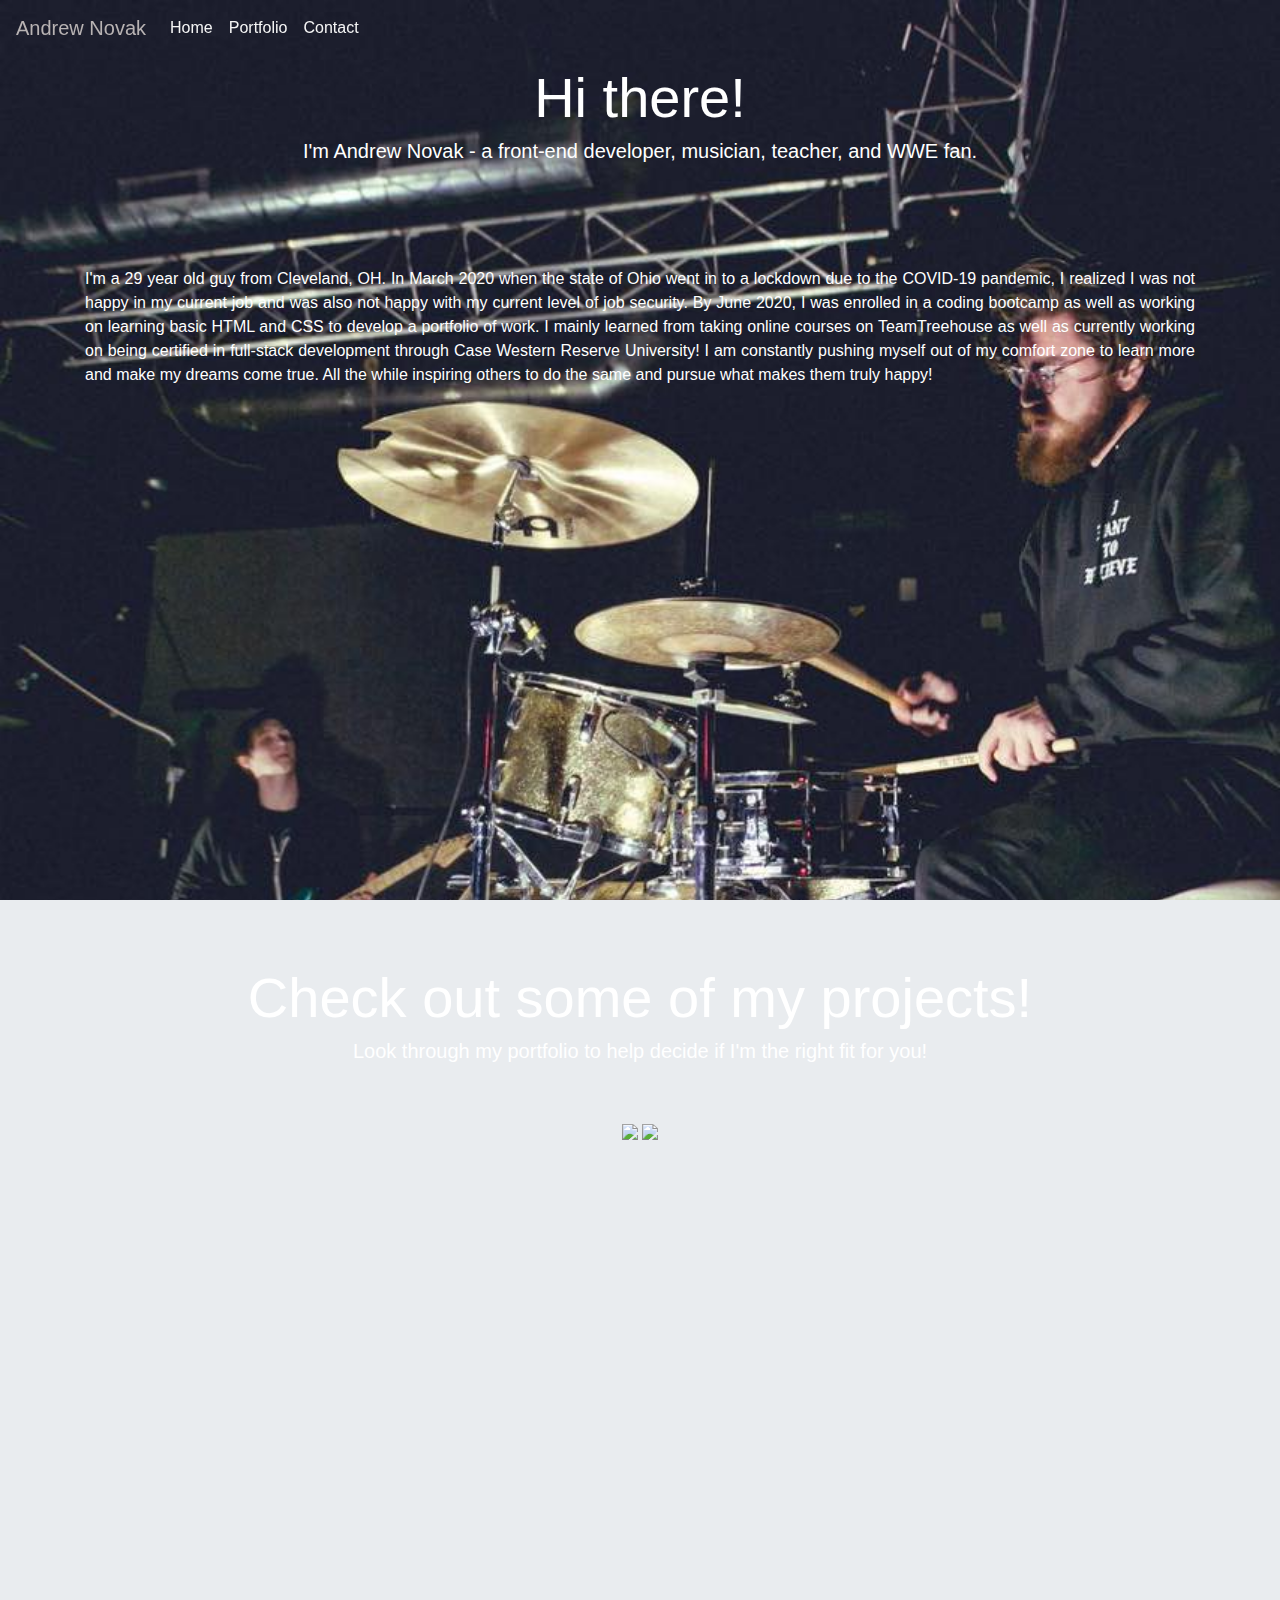
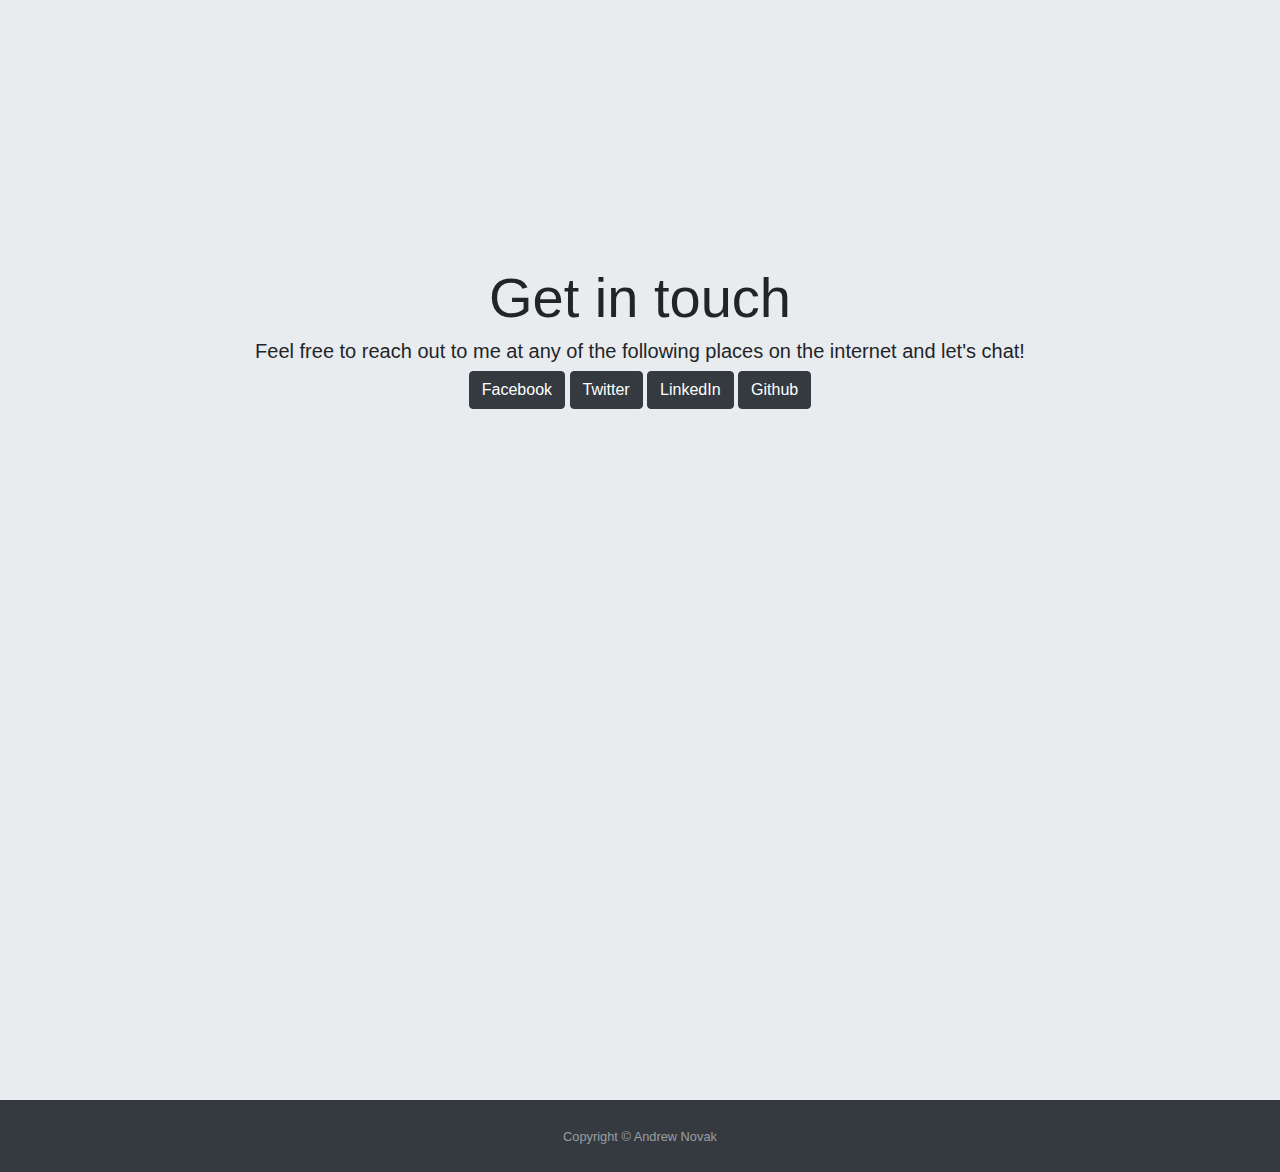
==== commit 30acf23c: "Update index.html" ====
--- a/index.html
+++ b/index.html
@@ -81,6 +81,7 @@
           I'm Andrew Novak - a front-end developer, musician, teacher, and WWE
           fan.
         </h2>
+        <br /><br /><br /><br />
         <p style="color: white" class="text-justify">
           I'm a 29 year old guy from Cleveland, OH. In March 2020 when the state
           of Ohio went in to a lockdown due to the COVID-19 pandemic, I realized
@@ -112,6 +113,13 @@
         <h2 class="lead" style="color: white">
           Look through my portfolio to help decide if I'm the right fit for you!
         </h2>
+        <br /><br />
+        <a href="https://github.com/MaltLich/WorkoutTracker"
+          ><img src="https://gh-card.dev/repos/MaltLich/WorkoutTracker.svg"
+        /></a>
+        <a href="https://github.com/MaltLich/CircleSquared"
+          ><img src="https://gh-card.dev/repos/MaltLich/CircleSquared.svg"
+        /></a>
       </div>
     </div>
 
--- a/style.css
+++ b/style.css
@@ -20,7 +20,3 @@
 .sticky-footer {
   flex-shrink: 0;
 }
-
-.home {
-  filter: blur(5px);
-}
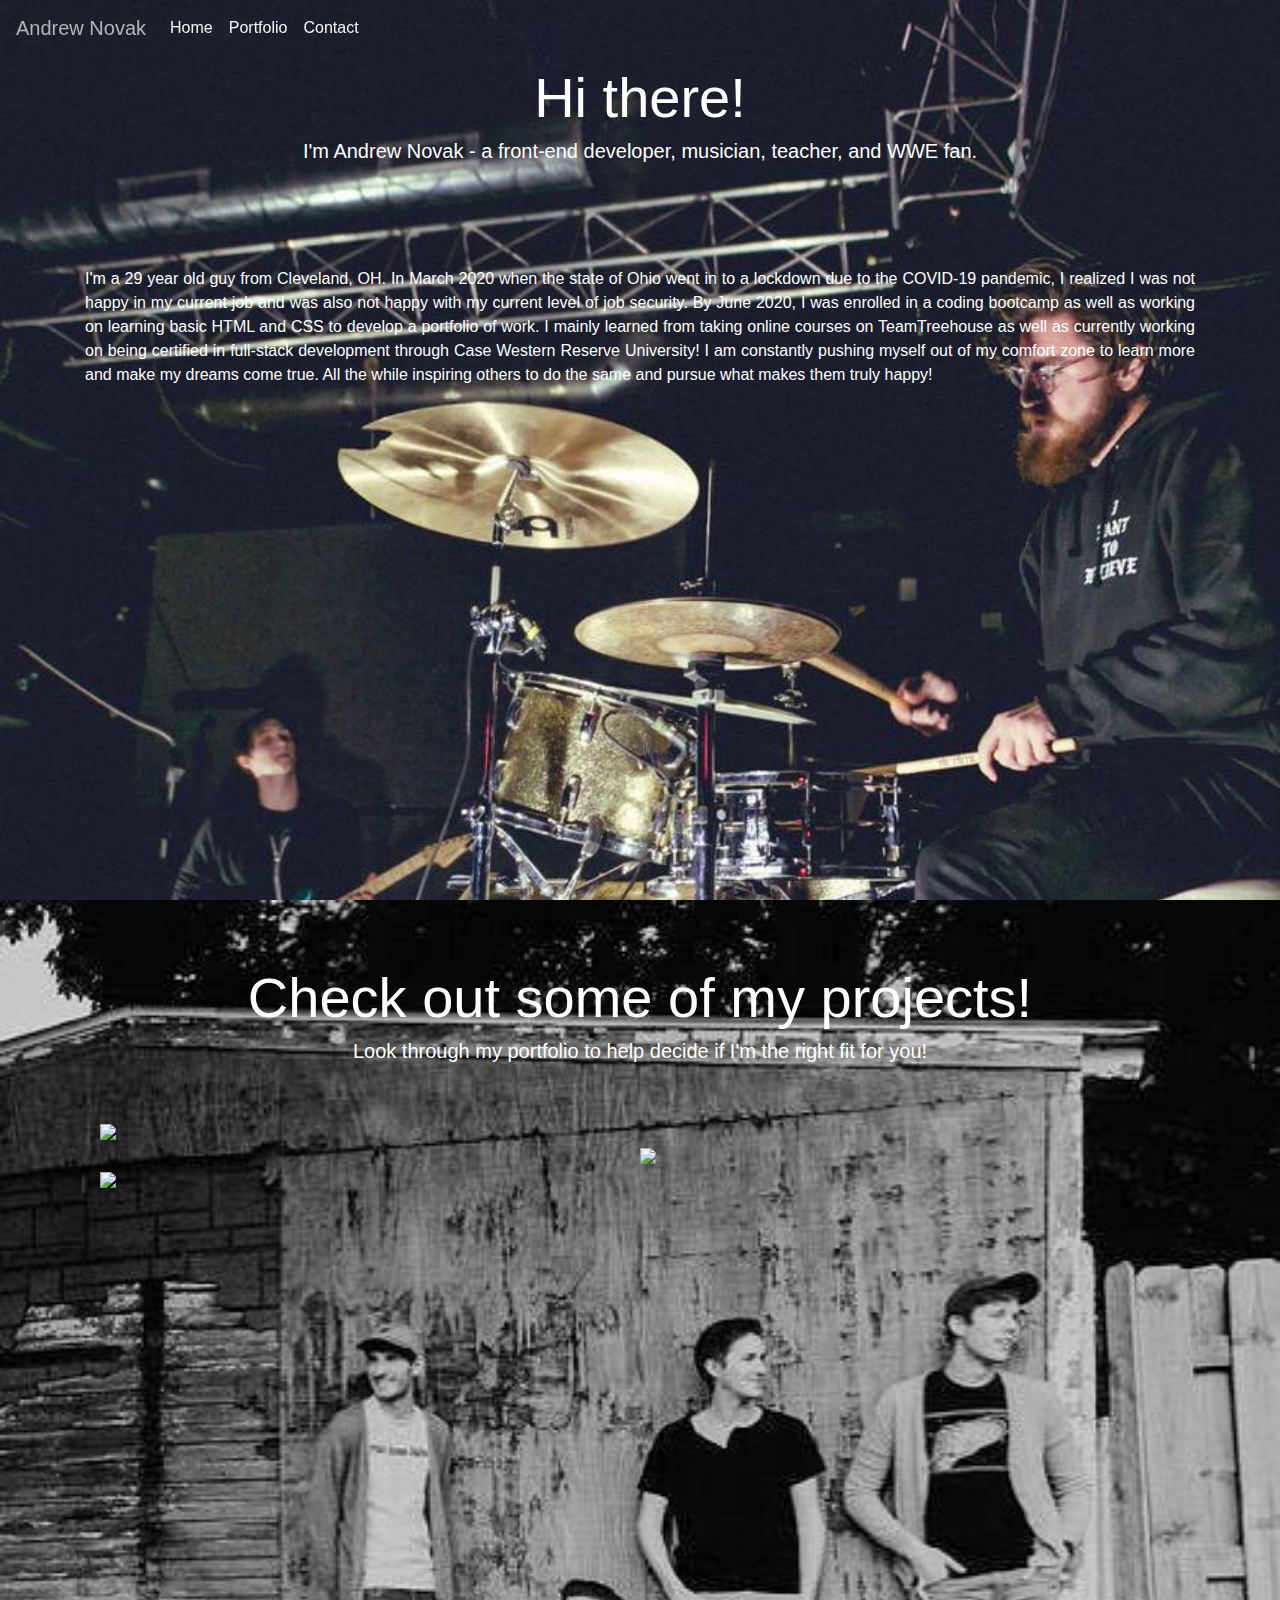
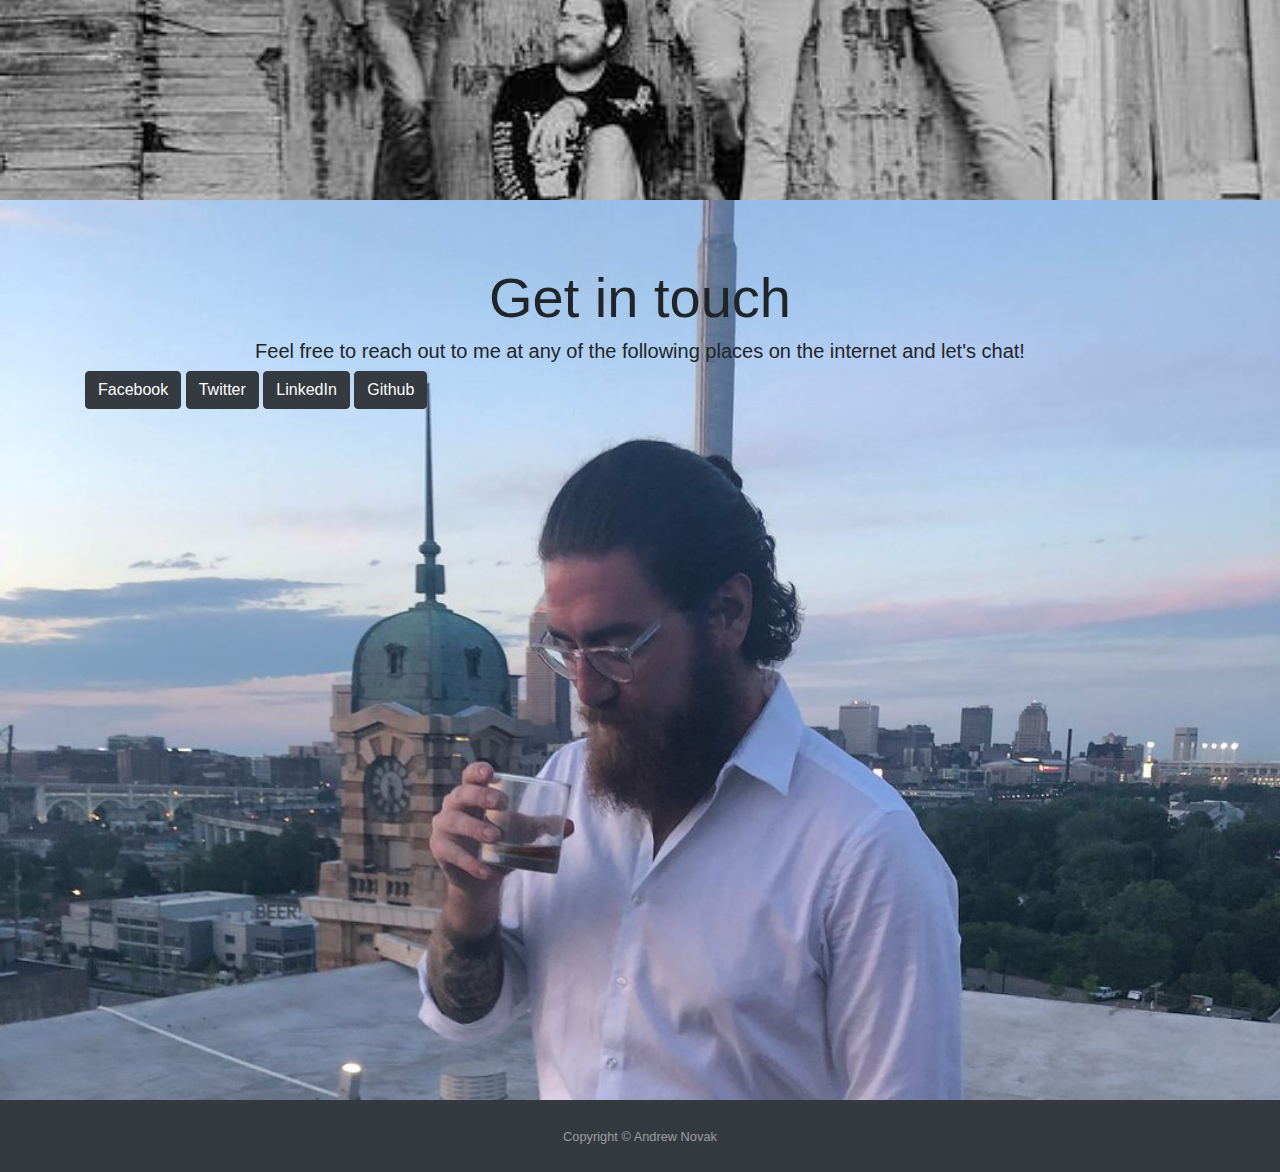
==== commit 7203d5cc: "Update assets" ====
--- a/index.html
+++ b/index.html
@@ -101,10 +101,7 @@
     <div
       class="jumbotron jumbotron-fluid mb-0"
       id="portfolio"
-      style="
-        background-image: url(https://s3.amazonaws.com/codecademy-content/projects/junction/bg.jpg);
-        background-size: cover;
-      "
+      style="background-image: url(./assets/forage.jpg); background-size: cover"
     >
       <div class="container">
         <h1 class="display-4" style="color: white">
@@ -114,22 +111,44 @@
           Look through my portfolio to help decide if I'm the right fit for you!
         </h2>
         <br /><br />
-        <a href="https://github.com/MaltLich/WorkoutTracker"
-          ><img src="https://gh-card.dev/repos/MaltLich/WorkoutTracker.svg"
-        /></a>
-        <a href="https://github.com/MaltLich/CircleSquared"
-          ><img src="https://gh-card.dev/repos/MaltLich/CircleSquared.svg"
-        /></a>
+        <div class="container">
+          <div class="row">
+            <div class="col">
+              <a href="https://github.com/MaltLich/WorkoutTracker"
+                ><img
+                  src="https://gh-card.dev/repos/MaltLich/WorkoutTracker.svg"
+              /></a>
+            </div>
+          </div>
+        </div>
+        <div class="container">
+          <div class="row">
+            <div class="col-6"></div>
+            <a href="https://github.com/MaltLich/NewsApp"
+              ><img src="https://gh-card.dev/repos/MaltLich/NewsApp.svg"
+            /></a>
+          </div>
+        </div>
+        <div class="container">
+          <div class="row"></div>
+        </div>
+        <div class="container">
+          <div class="row">
+            <div class="col">
+              <a href="https://github.com/MaltLich/CircleSquared"
+                ><img
+                  src="https://gh-card.dev/repos/MaltLich/CircleSquared.svg"
+              /></a>
+            </div>
+          </div>
+        </div>
       </div>
     </div>
 
     <div
       class="jumbotron jumbotron-fluid mb-0"
       id="contact"
-      style="
-        background-image: url(https://i.redd.it/m5w02rpomk021.png);
-        background-size: cover;
-      "
+      style="background-image: url(./assets/me.jpg); background-size: cover"
     >
       <div class="container">
         <h1 class="display-4">Get in touch</h1>
--- a/style.css
+++ b/style.css
@@ -5,16 +5,15 @@
 .jumbotron {
   height: 100vh;
   background-color: black;
-  text-align: center;
   width: 100%;
 }
 
 .jumbotron h1 {
-  text-align: unset;
+  text-align: center;
 }
 
 .jumbotron h2 {
-  text-align: unset;
+  text-align: center;
 }
 
 .sticky-footer {
